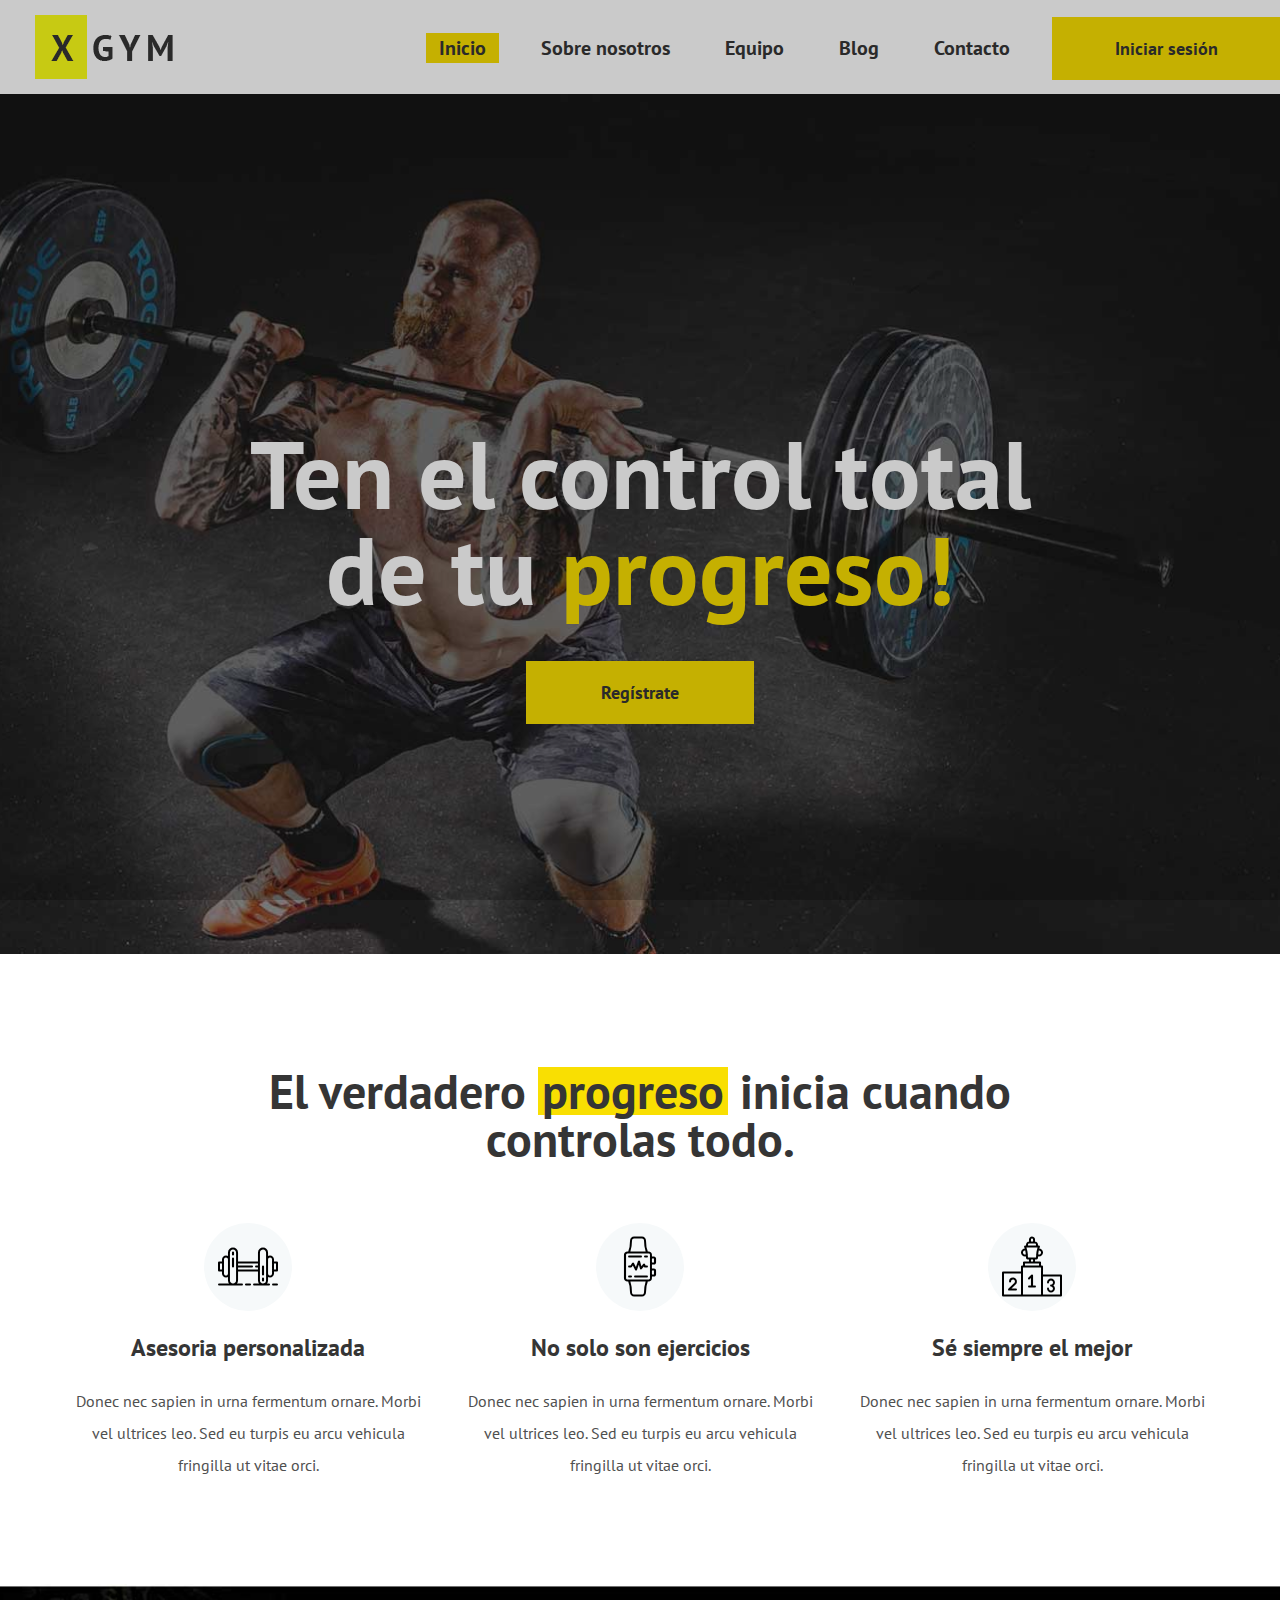
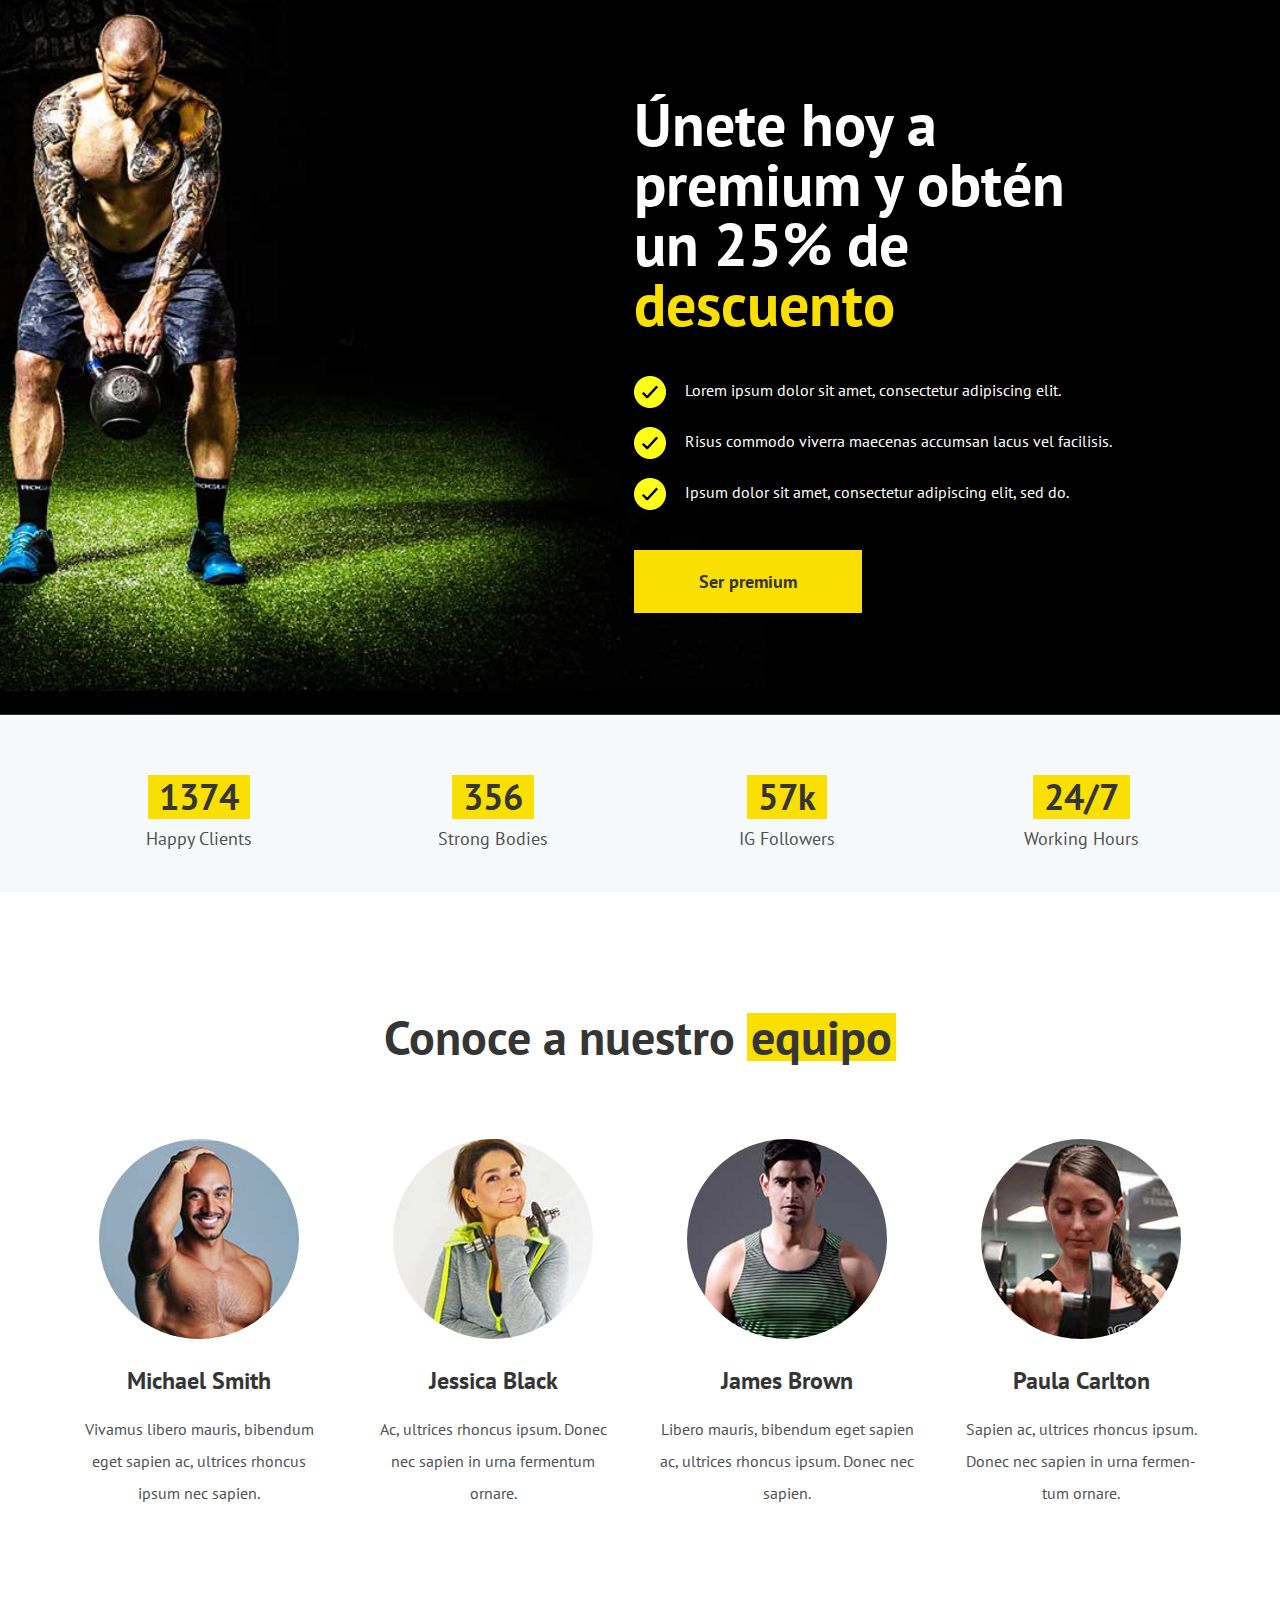
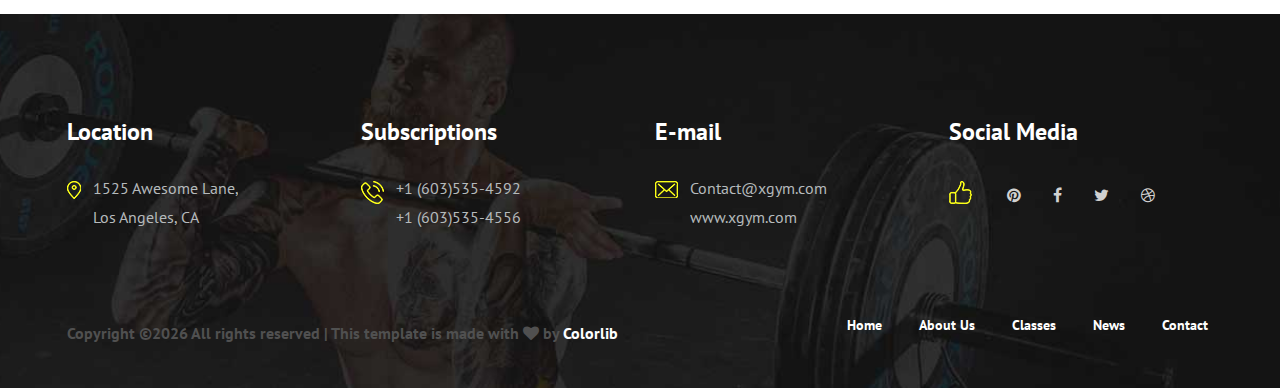
==== index.html @ b5809d8f "first commit" ====
<!DOCTYPE html>
<html lang="zxx">
<head>
	<title>Gym Partner</title>
	<meta charset="UTF-8">
	<meta name="description" content="Landing page de la app Gym Partner">
	<meta name="keywords" content="gym, fitness, html">
	<meta name="viewport" content="width=device-width, initial-scale=1.0">
	
	<!-- Favicon -->
	<link href="img/favicon.ico" rel="shortcut icon"/>

	<!-- Google font -->
	<link href="https://fonts.googleapis.com/css?family=PT+Sans:400,400i,700,700i&display=swap" rel="stylesheet">

	<!-- Stylesheets -->
	<link rel="stylesheet" href="css/bootstrap.min.css"/>
	<link rel="stylesheet" href="css/font-awesome.min.css"/>
	<link rel="stylesheet" href="css/owl.carousel.min.css"/>
	<link rel="stylesheet" href="css/flaticon.css"/>
	<link rel="stylesheet" href="css/slicknav.min.css"/>

	<!-- Main Stylesheets -->
	<link rel="stylesheet" href="css/style.css"/>


	<!--[if lt IE 9]>
		<script src="https://oss.maxcdn.com/html5shiv/3.7.2/html5shiv.min.js"></script>
		<script src="https://oss.maxcdn.com/respond/1.4.2/respond.min.js"></script>
	<![endif]-->

</head>
<body>
	<!-- Page Preloder -->
	<div id="preloder">
		<div class="loader"></div>
	</div>

	<!-- Header section -->
	<header class="header-section">
		<a href="home.html" class="site-logo">
			<img src="img/logo.png" alt="">
		</a>
		<ul class="main-menu">
			<li><a class="active" href="index.html">Inicio</a></li>
			<li><a href="about.html">Sobre nosotros</a></li>
			<li><a href="classes.html">Equipo</a></li>
			<li><a href="blog.html">Blog</a></li>
			<li><a href="contact.html">Contacto</a></li>
			<a href="" class="site-btn">Iniciar sesión</a>

		</ul>
	</header>
	<div class="clearfix"></div>
	<!-- Header section end -->

	<!-- Hero section -->
	<section class="hero-section set-bg" data-setbg="img/hero-bg.jpg">
		<div class="container">
			<div class="hero-text">
				<h2>Ten el control total</h2>
				<h2>de tu <span>progreso!</span></h2>
				<a href="" class="site-btn">Regístrate</a>
			</div>
		</div>
	</section>
	<!-- Hero section end -->

	<!-- Feature section -->
	<section class="feature-section">
		<div class="container">
			<div class="row justify-content-md-center">
				<div class="col-lg-8">
					<div class="section-title text-center">
						<h2>El verdadero <span>progreso</span> inicia cuando controlas todo. </h2>
					</div>
				</div>
			</div>
			<div class="row">
				<div class="col-md-4">
					<div class="icon-box-item">
						<div class="ib-icon">
							<i class="flaticon-004-dumbbell"></i>
						</div>
						<h4>Asesoria personalizada</h4>
						<p>Donec nec sapien in urna fermentum ornare. Morbi vel ultrices leo. Sed eu turpis eu arcu vehicula fringilla ut vitae orci. </p>
					</div>
				</div>
				<div class="col-md-4">
					<div class="icon-box-item">
						<div class="ib-icon">
							<i class="flaticon-031-app-1"></i>
						</div>
						<h4>No solo son ejercicios</h4>
						<p>Donec nec sapien in urna fermentum ornare. Morbi vel ultrices leo. Sed eu turpis eu arcu vehicula fringilla ut vitae orci. </p>
					</div>
				</div>
				<div class="col-md-4">
					<div class="icon-box-item">
						<div class="ib-icon">
							<i class="flaticon-010-podium"></i>
						</div>
						<h4>Sé siempre el mejor</h4>
						<p>Donec nec sapien in urna fermentum ornare. Morbi vel ultrices leo. Sed eu turpis eu arcu vehicula fringilla ut vitae orci. </p>
					</div>
				</div>
			</div>
		</div>
	</section>
	<!-- Feature section end -->

	<!-- Add section -->
	<section class="add-section set-bg" data-setbg="img/add-bg.jpg">
		<div class="container">
			<div class="row">
				<div class="col-lg-7 ml-auto">
					<div class="add-text">
						<h2>Únete hoy a premium y obtén un 25% de <span>descuento</span></h2>
						<ul>
							<li><img src="img/check-icon.png" alt="">Lorem ipsum dolor sit amet, consectetur adipiscing elit.</li>
							<li><img src="img/check-icon.png" alt="">Risus commodo viverra maecenas accumsan lacus vel facilisis.</li>
							<li><img src="img/check-icon.png" alt="">Ipsum dolor sit amet, consectetur adipiscing elit, sed do.</li>
						</ul>
						<a href="#" class="site-btn">Ser premium</a>
					</div>
				</div>
			</div>
		</div>
	</section>
	<!-- Add section end -->

	<!-- Milestones section -->
	<section class="milestones-section">
		<div class="container">
			<div class="row">
				<div class="col-lg-3 col-sm-6">
					<div class="milestone">
						<h2>1374</h2>
						<p>Happy Clients</p>
					</div>
				</div>
				<div class="col-lg-3 col-sm-6">
					<div class="milestone">
						<h2>356</h2>
						<p>Strong Bodies</p>
					</div>
				</div>
				<div class="col-lg-3 col-sm-6">
					<div class="milestone">
						<h2>57k</h2>
						<p>IG Followers</p>
					</div>
				</div>
				<div class="col-lg-3 col-sm-6">
					<div class="milestone">
						<h2>24/7</h2>
						<p>Working Hours</p>
					</div>
				</div>
			</div>
		</div>
	</section>
	<!-- Milestones section end -->

	<!-- Trainers section -->
	<section class="trainers-section">
		<div class="container">
			<div class="section-title text-center">
				<h2>Conoce a nuestro <span>equipo</span></h2>
			</div>
			<div class="row">
				<div class="col-lg-3 col-sm-6">
					<div class="trainer-item">
						<div class="trainer-pic">
							<img src="img/trainers/1.jpg" alt="">
						</div>
						<h4>Michael Smith</h4>
						<p>Vivamus libero mauris, bibendum eget sapien ac, ultrices rhoncus ipsum nec sapien.</p>
					</div>
				</div>
				<div class="col-lg-3 col-sm-6">
					<div class="trainer-item">
						<div class="trainer-pic">
							<img src="img/trainers/2.jpg" alt="">
						</div>
						<h4>Jessica Black</h4>
						<p>Ac, ultrices rhoncus ipsum. Donec nec sapien in urna fermentum ornare.</p>
					</div>
				</div>
				<div class="col-lg-3 col-sm-6">
					<div class="trainer-item">
						<div class="trainer-pic">
							<img src="img/trainers/3.jpg" alt="">
						</div>
						<h4>James Brown</h4>
						<p>Libero mauris, bibendum eget sapien ac, ultrices rhoncus ipsum. Donec nec sapien.</p>
					</div>
				</div>
				<div class="col-lg-3 col-sm-6">
					<div class="trainer-item">
						<div class="trainer-pic">
							<img src="img/trainers/4.jpg" alt="">
						</div>
						<h4>Paula Carlton</h4>
						<p>Sapien ac, ultrices rhoncus ipsum. Donec nec sapien in urna fermen-tum ornare.</p>
					</div>
				</div>
			</div>
		</div>
	</section>
	<!-- Trainers section end -->

	<!-- Footer section -->
	<footer class="footer-section set-bg" data-setbg="img/footer-bg.jpg">
		<div class="container">
			<div class="row">
				<div class="col-lg-3 col-sm-6">
					<div class="footer-widget">
						<h4>Location</h4>
						<div class="fw-info-box">
							<img src="img/icons/1.png" alt="">
							<div class="fw-info-text">
								<p>1525  Awesome Lane, Los Angeles, CA</p>
							</div>
						</div>
					</div>
				</div>
				<div class="col-lg-3 col-sm-6">
					<div class="footer-widget">
						<h4>Subscriptions</h4>
						<div class="fw-info-box">
							<img src="img/icons/2.png" alt="">
							<div class="fw-info-text">
								<p>+1 (603)535-4592</p>
								<p>+1 (603)535-4556</p>
							</div>
						</div>
					</div>
				</div>
				<div class="col-lg-3 col-sm-6">
					<div class="footer-widget">
						<h4>E-mail</h4>
						<div class="fw-info-box">
							<img src="img/icons/3.png" alt="">
							<div class="fw-info-text">
								<p>Contact@xgym.com</p>
								<p>www.xgym.com</p>
							</div>
						</div>
					</div>
				</div>
				<div class="col-lg-3 col-sm-6">
					<div class="footer-widget">
						<h4>Social Media</h4>
						<div class="fw-info-box">
							<img src="img/icons/4.png" alt="">
							<div class="social-links">
								<a href="#"><i class="fa fa-pinterest"></i></a>
								<a href="#"><i class="fa fa-facebook"></i></a>
								<a href="#"><i class="fa fa-twitter"></i></a>
								<a href="#"><i class="fa fa-dribbble"></i></a>
							</div>
						</div>
					</div>
				</div>
			</div>
			<div class="row">
				<div class="col-md-6 order-2 order-md-1">
					<div class="copyright"><p><!-- Link back to Colorlib can't be removed. Template is licensed under CC BY 3.0. -->
  Copyright &copy;<script>document.write(new Date().getFullYear());</script> All rights reserved | This template is made with <i class="fa fa-heart" aria-hidden="true"></i> by <a href="https://colorlib.com" target="_blank">Colorlib</a>
  <!-- Link back to Colorlib can't be removed. Template is licensed under CC BY 3.0. --></p></div>
				</div>
				<div class="col-md-6 order-1 order-md-2">
					<ul class="footer-menu">
						<li><a href="">Home</a></li>
						<li><a href="">About Us</a></li>
						<li><a href="">Classes</a></li>
						<li><a href="">News</a></li>
						<li><a href="">Contact</a></li>
					</ul>
				</div>
			</div>
		</div>
	</footer>
	<!-- Footer section end -->
									
	<!--====== Javascripts & Jquery ======-->
	<script src="js/jquery-3.2.1.min.js"></script>
	<script src="js/bootstrap.min.js"></script>
	<script src="js/jquery.slicknav.js"></script>
	<script src="js/owl.carousel.min.js"></script>
	<script src="js/circle-progress.min.js"></script>
	<script src="js/main.js"></script>

	</body>
</html>
---- css/flaticon.css ----
/*
  	Flaticon icon font: Flaticon
  	Creation date: 15/05/2018 08:27
  	*/

@font-face {
  font-family: "Flaticon";
  src: url("../icon-fonts/Flaticon.eot");
  src: url("../icon-fonts/Flaticon.eot?#iefix") format("embedded-opentype"),
       url("../icon-fonts/Flaticon.woff") format("woff"),
       url("../icon-fonts/Flaticon.ttf") format("truetype"),
       url("../icon-fonts/Flaticon.svg#Flaticon") format("svg");
  font-weight: normal;
  font-style: normal;
}

@media screen and (-webkit-min-device-pixel-ratio:0) {
  @font-face {
    font-family: "Flaticon";
    src: url("../icon-fonts/Flaticon.svg#Flaticon") format("svg");
  }
}

[class^="flaticon-"]:before, [class*=" flaticon-"]:before,
[class^="flaticon-"]:after, [class*=" flaticon-"]:after {   
  font-family: Flaticon;
  font-style: normal;
}

.flaticon-001-trophy-1:before { content: "\f100"; }
.flaticon-002-bowling:before { content: "\f101"; }
.flaticon-003-tshirt:before { content: "\f102"; }
.flaticon-004-dumbbell:before { content: "\f103"; }
.flaticon-005-pedal:before { content: "\f104"; }
.flaticon-006-basketball-ball:before { content: "\f105"; }
.flaticon-007-badminton:before { content: "\f106"; }
.flaticon-008-tactics-2:before { content: "\f107"; }
.flaticon-009-medal:before { content: "\f108"; }
.flaticon-010-podium:before { content: "\f109"; }
.flaticon-011-trophy:before { content: "\f10a"; }
.flaticon-012-soccer-1:before { content: "\f10b"; }
.flaticon-013-tactics-1:before { content: "\f10c"; }
.flaticon-014-tactics:before { content: "\f10d"; }
.flaticon-015-gym-bag:before { content: "\f10e"; }
.flaticon-016-diploma:before { content: "\f10f"; }
.flaticon-017-weightlifting-1:before { content: "\f110"; }
.flaticon-018-weight-1:before { content: "\f111"; }
.flaticon-019-heart:before { content: "\f112"; }
.flaticon-020-rugby-pitch:before { content: "\f113"; }
.flaticon-021-soccer-field:before { content: "\f114"; }
.flaticon-022-basketball-1:before { content: "\f115"; }
.flaticon-023-ice-hockey:before { content: "\f116"; }
.flaticon-024-water:before { content: "\f117"; }
.flaticon-025-american-football:before { content: "\f118"; }
.flaticon-026-curling:before { content: "\f119"; }
.flaticon-027-puck:before { content: "\f11a"; }
.flaticon-028-saddle:before { content: "\f11b"; }
.flaticon-029-golf:before { content: "\f11c"; }
.flaticon-030-pool-1:before { content: "\f11d"; }
.flaticon-031-app-1:before { content: "\f11e"; }
.flaticon-032-app:before { content: "\f11f"; }
.flaticon-033-pump:before { content: "\f120"; }
.flaticon-034-ipod:before { content: "\f121"; }
.flaticon-035-backpack-2:before { content: "\f122"; }
.flaticon-036-backpack-1:before { content: "\f123"; }
.flaticon-037-backpack:before { content: "\f124"; }
.flaticon-038-vitamins:before { content: "\f125"; }
.flaticon-039-punching-ball:before { content: "\f126"; }
.flaticon-040-weight:before { content: "\f127"; }
.flaticon-041-tennis-ball:before { content: "\f128"; }
.flaticon-042-soccer:before { content: "\f129"; }
.flaticon-043-muscles:before { content: "\f12a"; }
.flaticon-044-fitness-1:before { content: "\f12b"; }
.flaticon-045-fitness:before { content: "\f12c"; }
.flaticon-046-stopwatch-1:before { content: "\f12d"; }
.flaticon-047-stopwatch:before { content: "\f12e"; }
.flaticon-048-pool:before { content: "\f12f"; }
.flaticon-049-basketball:before { content: "\f130"; }
.flaticon-050-weightlifting:before { content: "\f131"; }
---- css/style.css ----
/* =================================
------------------------------------
  X Gym - Fitness HTML Template
  Version: 1.0
 ------------------------------------
 ====================================*/

 
/*----------------------------------------*/
/* Template default CSS
/*----------------------------------------*/

html,
body {
	height: 100%;
	font-family: "PT Sans", sans-serif;
	-webkit-font-smoothing: antialiased;
	font-smoothing: antialiased;
}

h1,
h2,
h3,
h4,
h5,
h6 {
	margin: 0;
	color: #353535;
	font-weight: 700;
	line-height: 1;
}

h1 {
	font-size: 70px;
}

h2 {
	font-size: 36px;
}

h3 {
	font-size: 30px;
}

h4 {
	font-size: 24px;
}

h5 {
	font-size: 18px;
}

h6 {
	font-size: 16px;
}

p {
	font-size: 16px;
	color: #505050;
	line-height: 2;
}

img {
	max-width: 100%;
}

input:focus,
select:focus,
button:focus,
textarea:focus {
	outline: none;
}

a:hover,
a:focus {
	text-decoration: none;
	outline: none;
}

ul,
ol {
	padding: 0;
	margin: 0;
}

/*---------------------
Helper CSS
 -----------------------*/

.section-title {
	margin-bottom: 60px;
}

.section-title h2 {
	font-size: 48px;
	line-height: 1;
}

.section-title h2 span {
	background: #F9DF02;
	display: inline-block;
	padding: 0 4px;
}

.section-title p {
	padding-top: 25px;
}

.section-title.text-white span {
	color: #353535;
}

.set-bg {
	background-repeat: no-repeat;
	background-size: cover;
	background-position: top center;
}

.spad {
	padding-top: 105px;
	padding-bottom: 105px;
}

.text-white h1,
.text-white h2,
.text-white h3,
.text-white h4,
.text-white h5,
.text-white h6,
.text-white p,
.text-white span,
.text-white li,
.text-white a {
	color: #fff;
}

/*---------------------
Commom elements
 -----------------------*/

.elements-section {
	padding: 121px 0 80px;
}

.element {
	margin-bottom: 70px;
}

.element:last-child {
	margin-bottom: 0;
}

.element .el-title {
	margin-bottom: 75px;
}

/* buttons */

.site-btn {
	display: inline-block;
	border: none;
	font-size: 18px;
	font-weight: 700;
	min-width: 228px;
	padding: 20px 40px;
	background: #F9DF02;
	color: #353535;
	line-height: normal;
	cursor: pointer;
	text-align: center;
}

.site-btn:hover {
	color: #353535;
}

.site-btn.sb-dark {
	background: #242424;
	color: #F9DF02;
}

.site-btn.sb-dark:hover {
	color: #F9DF02;
}

.site-btn.sb-line {
	background: transparent;
	border: 2px solid #242424;
	padding: 18px 40px;
	color: #242424;
}

.site-btn.sb-line:hover {
	color: #242424;
}

/* Preloder */

#preloder {
	position: fixed;
	width: 100%;
	height: 100%;
	top: 0;
	left: 0;
	z-index: 999999;
	background: #000;
}

.loader {
	width: 40px;
	height: 40px;
	position: absolute;
	top: 50%;
	left: 50%;
	margin-top: -13px;
	margin-left: -13px;
	border-radius: 60px;
	animation: loader 0.8s linear infinite;
	-webkit-animation: loader 0.8s linear infinite;
}

@keyframes loader {
	0% {
		-webkit-transform: rotate(0deg);
		transform: rotate(0deg);
		border: 4px solid #f44336;
		border-left-color: transparent;
	}
	50% {
		-webkit-transform: rotate(180deg);
		transform: rotate(180deg);
		border: 4px solid #673ab7;
		border-left-color: transparent;
	}
	100% {
		-webkit-transform: rotate(360deg);
		transform: rotate(360deg);
		border: 4px solid #f44336;
		border-left-color: transparent;
	}
}

@-webkit-keyframes loader {
	0% {
		-webkit-transform: rotate(0deg);
		border: 4px solid #f44336;
		border-left-color: transparent;
	}
	50% {
		-webkit-transform: rotate(180deg);
		border: 4px solid #673ab7;
		border-left-color: transparent;
	}
	100% {
		-webkit-transform: rotate(360deg);
		border: 4px solid #f44336;
		border-left-color: transparent;
	}
}

/* Accordion */

.accordion-area .panel {
	margin-bottom: 18px;
}

.accordion-area .panel-link:after {
	content: "+";
	position: absolute;
	font-size: 18px;
	font-weight: 700;
	right: 25px;
	top: 50%;
	color: #242424;
	line-height: 18px;
	margin-top: -9px;
	margin-left: -4px;
}

.accordion-area .panel-header .panel-link.active {
	background: #242424;
	color: #F9DF02;
}

.accordion-area .panel-header .panel-link.collapsed {
	background: #F9DF02;
	color: #242424;
}

.accordion-area .panel-header .panel-link.collapsed:after {
	content: "+";
	color: #242424;
}

.accordion-area .panel-link.active:after {
	content: "-";
	margin-top: -10px;
	color: #F9DF02;
}

.accordion-area .panel-link {
	text-align: left;
	border: none;
	position: relative;
	width: 100%;
	padding: 18px 40px;
	padding-left: 30px;
	font-size: 18px;
	font-weight: 700;
	background: #F9DF02;
	color: #242424;
	cursor: pointer;
}

.accordion-area .panel-body {
	padding-right: 16px;
}

.accordion-area .panel-body p {
	margin-bottom: 0;
	padding-top: 24px;
}

/* tab */

.tab-element .nav-tabs {
	border-bottom: none;
}

.tab-element .nav-tabs .nav-link {
	border-radius: 0;
	font-size: 18px;
	font-weight: 700;
	color: #1f1f1f;
	border: none;
	padding: 18px 30px;
	margin-right: 9px;
	background: #F9DF02;
	margin-bottom: 10px;
}

.tab-element .nav-tabs .nav-item:last-child .nav-link {
	margin-right: 0;
}

.tab-element .nav-tabs .nav-link.active {
	background: #000;
	color: #fff;
}

.tab-element .nav-tabs .nav-link:focus,
.tab-element .nav-tabs .nav-link:hover {
	border: none;
}

.tab-element .tab-pane {
	padding-right: 16px;
}

.tab-element .tab-pane p {
	padding-top: 20px;
}

/* Circle progress */

.circle-progress {
	text-align: center;
	display: block;
	position: relative;
	margin-bottom: 30px;
}

.circle-progress canvas {
	-webkit-transform: rotate(90deg);
	transform: rotate(90deg);
}

.circle-progress .progress-info {
	position: absolute;
	width: 100%;
	top: 50%;
	margin-top: -32px;
}

.circle-progress .progress-info h2 {
	font-size: 36px;
	margin-bottom: 9px;
}

.circle-progress .progress-info p {
	font-size: 18px;
	margin-bottom: 0;
	line-height: normal;
}

/* Icon Box*/

.icon-box-item {
	text-align: center;
	margin-bottom: 40px;
}

.icon-box-item .ib-icon {
	width: 88px;
	height: 88px;
	border-radius: 50%;
	color: #000000;
	font-size: 60px;
	display: -webkit-box;
	display: -ms-flexbox;
	display: flex;
	-webkit-box-align: center;
	-ms-flex-align: center;
	align-items: center;
	-webkit-box-pack: center;
	-ms-flex-pack: center;
	justify-content: center;
	background: #f6f9fa;
	margin: 0 auto 25px;
	-webkit-transition: 0.4s;
	transition: 0.4s;
}

.icon-box-item h4 {
	margin-bottom: 25px;
}

.icon-box-item p {
	margin-bottom: 0;
}

.icon-box-item:hover .ib-icon {
	background: #F9DF02;
}

/*------------------
Header section
 ---------------------*/

.site-logo {
	display: inline-block;
	padding: 15px 35px;
}

.main-menu {
	list-style: none;
	float: right;
}

.main-menu li {
	display: inline-block;
	padding-top: 33px;
}

.main-menu li a {
	font-size: 20px;
	font-weight: 700;
	color: #353535;
	margin-right: 25px;
	padding: 2px 13px;
	-webkit-transition: all 0.3s;
	transition: all 0.3s;
}

.main-menu li a.active,
.main-menu li a:hover {
	background: #F9DF02;
}

.header-right {
	float: right;
	padding-top: 0 !important;
}

.header-right .hr-box {
	width: 294px;
	padding: 31px 52px;
	background: #F9DF02;
}

.header-right .hr-box img {
	float: left;
	margin-right: 16px;
}

.header-right .hr-box h6 {
	overflow: hidden;
}

.slicknav_menu {
	display: none;
}

/* ----------------
Hero section
 ---------------------*/

.hero-section {
	height: 860px;
	display: -webkit-box;
	display: -ms-flexbox;
	display: flex;
	-webkit-box-align: center;
	-ms-flex-align: center;
	align-items: center;
	-webkit-box-pack: center;
	-ms-flex-pack: center;
	justify-content: center;
	text-align: center;
}

.hero-text {
	padding-top: 100px;
}

.hero-text h2 {
	font-size: 96px;
	color: #fff;
	line-height: 1;
}

.hero-text h2 span {
	color: #F9DF02;
}

.hero-text .site-btn {
	margin-top: 44px;
}

/* ----------------
Feature section
 ---------------------*/

.feature-section {
	padding-top: 113px;
	padding-bottom: 63px;
}

/* ----------------
Add section
 ---------------------*/

.add-section {
	padding: 110px 0 103px;
}

.add-text {
	padding-left: 77px;
}

.add-text h2 {
	font-size: 60px;
	margin-bottom: 42px;
	color: #fff;
	margin-right: 116px;
}

.add-text h2 span {
	color: #F9DF02;
}

.add-text ul {
	list-style: none;
	margin-bottom: 40px;
}

.add-text ul li {
	margin-bottom: 19px;
	color: #fff;
}

.add-text ul li img {
	margin-right: 19px;
}

/* ----------------
Milestones section
 ---------------------*/

.milestones-section {
	background: #f6f9fa;
	padding: 59px 0 5px;
}

.milestone {
	text-align: center;
	margin-bottom: 30px;
}

.milestone h2 {
	display: inline-block;
	background: #F9DF02;
	padding: 4px 11px;
	margin-bottom: 2px;
}

.milestone p {
	margin-bottom: 0;
	font-size: 18px;
}

/* ----------------
Trainers section
 ---------------------*/

.trainers-section {
	padding: 121px 0 75px;
}

.trainers-section .section-title {
	margin-bottom: 78px;
}

.trainer-item {
	text-align: center;
	padding: 0 5px;
	margin-bottom: 30px;
}

.trainer-item .trainer-pic {
	width: 200px;
	height: 200px;
	border-radius: 50%;
	margin: 0 auto 30px;
	overflow: hidden;
}

.trainer-item .trainer-pic img {
	max-width: 100%;
}

.trainer-item h4 {
	margin-bottom: 20px;
}

.trainer-item p {
	margin-bottom: 0;
}

/* ----------------
BMI section
 ---------------------*/

.bmi-section {
	background: #f6f9fa;
	position: relative;
}

.bmi-bg {
	position: absolute;
	height: 100%;
	width: 40.5%;
	left: 0;
	top: 0;
}

.bmi-calculator-warp {
	background: #242424;
	padding: 48px 53px 40px;
	margin-top: 70px;
}

.bmi-calculator input {
	font-size: 16px;
	color: #505050;
}

.bmi-calculator input,
.bmi-calculator .site-btn {
	width: 100%;
	height: 57px;
	margin-bottom: 30px;
	padding: 0 24px;
	border: none;
	min-width: 100%;
}

.bmi-calculator p {
	color: #fff;
	font-style: italic;
	margin-bottom: 0;
	padding-top: 9px;
}

/* ----------------
Newsletter section
 ---------------------*/

.newsletter-section {
	padding: 84px 0;
}

.newsletter-section .section-title {
	padding-top: 8px;
}

.newsletter-form {
	margin-left: -55px;
}

.newsletter-form input {
	width: calc(100% - 228px);
	height: 63px;
	padding: 10px 35px;
	float: left;
	border: none;
}

/* ----------------
Footer section
 ---------------------*/

.footer-section {
	padding-top: 106px;
	padding-bottom: 23px;
}

.footer-widget {
	margin-bottom: 50px;
}

.footer-widget h4 {
	color: #fff;
	margin-bottom: 30px;
}

.footer-widget .fw-info-box img {
	float: left;
	margin-right: 12px;
	padding-top: 7px;
}

.footer-widget .fw-info-box p {
	color: #b5babc;
	line-height: 1.8;
	margin-bottom: 0;
}

.footer-widget .fw-info-box .fw-info-text {
	max-width: 145px;
	overflow: hidden;
}

.footer-widget .social-links a {
	display: inline-block;
	padding: 9px 5px;
	color: #d1d1d1;
	margin-left: 18px;
}

.copyright {
	font-size: 13px;
	font-weight: 700;
	color: #fff;
	padding-top: 35px;
}

.copyright a {
	color: #fff;
}

.copyright a:hover {
	color: #F9DF02;
}

.footer-menu {
	list-style: none;
	text-align: right;
	padding-top: 30px;
}

.footer-menu li {
	display: inline-block;
}

.footer-menu li a {
	color: #fff;
	font-size: 14px;
	font-weight: 700;
	padding: 5px;
	margin-left: 23px;
}

/* --------------
==================
Other Pages
==================
-----------------*/

.page-top-section {
	height: 272px;
	text-align: center;
	padding-top: 95px;
}

.page-top-section h2 {
	display: inline-block;
	position: relative;
	font-size: 72px;
	color: #fff;
	padding-bottom: 17px;
}

.page-top-section h2:after {
	position: absolute;
	content: "";
	width: 100%;
	height: 6px;
	bottom: 0;
	left: 0;
	background: #F9DF02;
}

/* ----------------
About Page
 ---------------------*/

.about-section {
	padding: 121px 0 118px;
}

.about-text {
	padding-right: 13px;
	margin-bottom: 50px;
}

.about-img {
	position: relative;
}

.about-img img {
	position: absolute;
	left: 60px;
	top: -58px;
}

.achievement-section {
	padding: 150px 0 86px;
}

.achievement-section .circle-progress .progress-info h2 {
	color: #F9DF02;
}

.achievement-section .circle-progress .progress-info p {
	color: #fff;
}

.certified-section .section-title p {
	padding-top: 50px;
}

.certified-form {
	position: relative;
	overflow: hidden;
}

.certified-form input[type=text] {
	width: 100%;
	height: 60px;
	padding: 10px 29px;
	border: none;
	background: #edf3f5;
	margin-bottom: 19px;
	font-style: italic;
	font-size: 16px;
	color: #242424;
}

.certified-form label.attach {
	display: inline-block;
	background: #242424;
	padding: 18px;
	color: #fff;
	font-size: 16px;
	font-style: italic;
	width: 166px;
	text-align: center;
	cursor: pointer;
}

.certified-form .attach-field {
	position: absolute;
	z-index: -11;
	visibility: hidden;
	opacity: 0;
	left: 0;
}

.certified-form .site-btn {
	float: right;
}

/* ----------------
Classes Page
 ---------------------*/

.service-section {
	padding: 122px 0 55px;
}

.service-section .icon-box-item {
	margin-bottom: 50px;
}

.pricing-section {
	padding: 121px 0 91px;
}

.pricing-section .section-title {
	margin-bottom: 74px;
}

.pricing-box {
	position: relative;
	border: 2px solid #ffffff;
	text-align: center;
	padding: 62px 40px 31px;
	height: 593px;
	margin-bottom: 30px;
	-webkit-transition: all 0.4s;
	transition: all 0.4s;
}

.pricing-box h2 {
	font-size: 48px;
	color: #fff;
	margin-bottom: 3px;
	-webkit-transition: all 0.4s;
	transition: all 0.4s;
}

.pricing-box p {
	font-size: 18px;
	color: #d6d6d6;
	-webkit-transition: all 0.4s;
	transition: all 0.4s;
}

.pricing-box ul {
	list-style: none;
	padding-top: 40px;
}

.pricing-box ul li {
	display: block;
	color: #d6d6d6;
	font-size: 18px;
	margin-bottom: 10px;
	-webkit-transition: all 0.4s;
	transition: all 0.4s;
}

.pricing-box ul li span {
	display: inline-block;
	width: 29px;
	height: 3px;
	margin-top: 18px;
	background: #F9DF02;
	-webkit-transition: all 0.4s;
	transition: all 0.4s;
}

.pricing-box .site-btn {
	min-width: 184px;
	position: absolute;
	bottom: 31px;
	left: 50%;
	margin-left: -92px;
	-webkit-transition: all 0.4s;
	transition: all 0.4s;
}

.pricing-box:hover {
	background: #F9DF02;
	border-color: #F9DF02;
}

.pricing-box:hover h2,
.pricing-box:hover p,
.pricing-box:hover ul li {
	color: #242424;
}

.pricing-box:hover ul li span {
	background: #242424;
}

.pricing-box:hover .site-btn {
	color: #fff;
	background: #242424;
}

.classes-section {
	padding: 121px 0;
}

.classes-section .section-title h2 {
	line-height: 1.2;
}

.classes-section .section-title h2 span {
	line-height: 1;
}

.classes-text {
	padding-right: 20px;
}

.classes-text p {
	margin-bottom: 50px;
}

/* ----------------
Blog page
 ---------------------*/

.blog-section {
	padding: 121px 0;
}

.blog-item {
	margin-bottom: 80px;
}

.blog-item img {
	margin-bottom: 40px;
}

.blog-item h2 {
	font-size: 36px;
	margin-bottom: 10px;
}

.blog-item .blog-metas {
	margin-bottom: 20px;
}

.blog-item .blog-metas .blog-meta {
	display: inline-block;
	margin-right: 15px;
	font-size: 14px;
	color: #7b7a7a;
	margin-bottom: 5px;
}

.blog-item .blog-metas .blog-meta img {
	float: left;
	margin-right: 7px;
	padding-top: 3px;
	margin-bottom: 0;
}

.blog-item p {
	margin-bottom: 30px;
}

.blog-item .site-btn {
	min-width: 156px;
}

.site-pagination {
	display: -webkit-box;
	display: -ms-flexbox;
	display: flex;
}

.site-pagination a {
	display: -webkit-inline-box;
	display: -ms-inline-flexbox;
	display: inline-flex;
	min-width: 33px;
	height: 37px;
	text-align: center;
	font-size: 16px;
	color: #242424;
	-webkit-box-align: center;
	-ms-flex-align: center;
	align-items: center;
	-webkit-box-pack: center;
	-ms-flex-pack: center;
	justify-content: center;
	padding: 0 5px;
}

.site-pagination a.active {
	min-width: 37px;
	color: #fff;
	background: #000;
}

.widget-area {
	margin-bottom: 56px;
}

.widget-area .widget-title {
	font-size: 24px;
	margin-bottom: 35px;
}

.widget-area ul {
	list-style: none;
}

.widget-area ul li {
	display: block;
	margin-bottom: 20px;
}

.widget-area ul li a {
	font-size: 16px;
	color: #505050;
}

.widget-area ul li span {
	display: inline-block;
	float: right;
	width: 24px;
	height: 24px;
	padding-top: 2px;
	font-size: 14px;
	border-radius: 50%;
	color: #242424;
	background: #F9DF02;
	text-align: center;
}

.search-widget {
	position: relative;
}

.search-widget input {
	height: 63px;
	width: 100%;
	padding: 0 33px;
	padding-right: 65px;
	background: #edf3f5;
	border: none;
}

.search-widget button {
	position: absolute;
	height: 100%;
	width: 60px;
	right: 0;
	top: 0;
	border: none;
	background: transparent;
	z-index: 1;
}

.recent-post-widget .rp-item {
	margin-bottom: 30px;
}

.recent-post-widget .rp-item:last-child {
	margin-bottom: 0;
}

.recent-post-widget .rp-item img {
	float: left;
	width: 139px;
	margin-right: 19px;
}

.recent-post-widget .rp-text p {
	font-size: 18px;
	color: #242424;
	line-height: 1.3;
	margin-top: -3px;
}

.recent-post-widget .rp-date {
	display: inline-block;
	color: #242424;
	font-size: 12px;
	padding: 5px 13px 4px 9px;
	background: #F9DF02;
}

.tags-widget a {
	display: inline-block;
	font-size: 18px;
	font-weight: 700;
	color: #242424;
	margin-bottom: 15px;
	margin-right: 3px;
	background: #F9DF02;
	padding: 4px 18px;
}

/* ----------------
Contact page
 ---------------------*/

.contact-section {
	padding-top: 110px;
}

.contact-title {
	margin-bottom: 76px;
}

.contact-info-warp {
	margin-bottom: 30px;
}

.contact-info-warp h4 {
	margin-bottom: 30px;
}

.contact-info-warp .contact-info img {
	float: left;
	margin-right: 12px;
	padding-top: 7px;
}

.contact-info-warp .contact-info p {
	line-height: 1.8;
	margin-bottom: 0;
}

.contact-info-warp .contact-info .cf-text {
	max-width: 145px;
	overflow: hidden;
}

.contact-form {
	margin-bottom: 84px;
}

.contact-form input[type=text],
.contact-form textarea {
	width: 100%;
	height: 60px;
	padding: 10px 29px;
	border: none;
	background: #edf3f5;
	margin-bottom: 19px;
	font-style: italic;
	font-size: 16px;
	color: #242424;
}

.contact-form textarea {
	resize: none;
	height: 164px;
	padding: 24px 29px 10px;
	margin-bottom: 30px;
}

.map {
	position: relative;
	height: 560px;
	background: #ddd;
}

.map iframe {
	position: absolute;
	width: 100%;
	height: 100%;
	left: 0;
	top: 0;
}

/* ----------------
Responsive
 ---------------------*/

@media (min-width: 1200px) {
	.container {
		max-width: 1176px;
	}
}

/* Medium screen : 992px. */

@media only screen and (min-width: 992px) and (max-width: 1199px) {
	.main-menu li a {
		margin-right: 10px;
	}
	.header-right .hr-box {
		width: 240px;
		padding: 31px 20px;
	}
	.hero-text h2 {
		font-size: 80px;
	}
	.add-text {
		padding-left: 0;
	}
	.section-title h2 {
		font-size: 43px;
	}
	.newsletter-form {
		margin-left: 0;
	}
	.footer-widget .social-links a {
		margin-left: 15px;
	}
	.add-text h2 {
		margin-right: 100px;
	}
}

/* Tablet :768px. */

@media only screen and (min-width: 768px) and (max-width: 991px) {
	.site-logo {
		max-width: 165px;
		padding: 15px 15px;
	}
	.main-menu li a {
		margin-right: 5px;
		font-size: 18px;
		padding: 5px;
	}
	.header-right .hr-box {
		width: 205px;
		padding: 31px 10px;
	}
	.hero-text h2 {
		font-size: 60px;
	}
	.bmi-bg {
		display: none;
	}
	.newsletter-section {
		text-align: center;
	}
	.newsletter-form {
		margin-top: 50px;
		margin-left: 0;
	}
	.footer-menu li a {
		margin-left: 10px;
	}
	.about-img {
		text-align: center;
		margin-bottom: 40px;
	}
	.about-img img {
		position: relative;
		left: 0;
		top: 0;
	}
	.certified-section {
		background-position: right center;
	}
	.sidebar {
		padding-top: 50px;
	}
}

/* Large Mobile :480px. */

@media only screen and (max-width: 767px) {
	.site-logo {
		padding-left: 15px;
	}
	.main-menu {
		display: none;
	}
	.slicknav_menu {
		display: block;
	}
	.slicknav_menu {
		display: block;
		background: transparent;
		padding: 0;
		margin-top: -43px;
	}
	.slicknav_nav {
		background: #353535;
	}
	.slicknav_nav ul {
		margin: 0;
	}
	.slicknav_nav .slicknav_row,
	.slicknav_nav a {
		padding: 10px 20px;
		margin: 0;
	}
	.slicknav_nav .slicknav_row.active,
	.slicknav_nav a.active {
		color: #F9DF02;
	}
	.slicknav_nav a:hover {
		border-radius: 0;
	}
	.slicknav_nav .slicknav_row:hover {
		border-radius: 0;
	}
	.slicknav_btn {
		margin: 0 0 10px 0;
		position: relative;
		top: -23px;
		right: 15px;
		background: #353535;
	}
	.header-right {
		float: none;
		background: #F9DF02;
		text-align: center;
	}
	.header-right .hr-box {
		padding: 20px 52px;
		margin: 0 auto;
		max-width: 294px;
		text-align: left;
	}
	.hero-section {
		height: auto;
	}
	.hero-text {
		padding-top: 200px;
		padding-bottom: 180px;
	}
	.hero-text h2 {
		font-size: 60px;
	}
	.add-text {
		padding-left: 0;
	}
	.add-text h2 {
		font-size: 55px;
	}
	.bmi-bg {
		display: none;
	}
	.bmi-calculator-warp {
		padding: 48px 20px 40px;
	}
	.newsletter-section {
		text-align: center;
	}
	.newsletter-form {
		margin-top: 50px;
		margin-left: 0;
	}
	.newsletter-form input {
		width: 100%;
		margin-bottom: 30px;
	}
	.footer-menu {
		text-align: center;
	}
	.footer-menu li a {
		margin-left: 5px;
	}
	.footer-menu li:first-child a {
		margin-left: 0;
	}
	.copyright {
		text-align: center;
		padding-top: 30px;
		padding-bottom: 15px;
	}
	.about-img {
		text-align: center;
		margin-bottom: 40px;
	}
	.about-img img {
		position: relative;
		left: 0;
		top: 0;
	}
	.certified-section {
		background-position: right center;
	}
	.certified-form .site-btn {
		float: none;
	}
	.certified-form label.attach {
		margin-right: 15px;
		margin-bottom: 10px;
	}
	.sidebar {
		padding-top: 50px;
	}
}

/* Small Mobile :320px. */

@media only screen and (max-width: 479px) {
	.section-title h2 {
		font-size: 36px;
	}
	.hero-text h2,
	.page-top-section h2 {
		font-size: 48px;
	}
	.add-text h2 {
		font-size: 36px;
		margin-right: 0;
	}
}
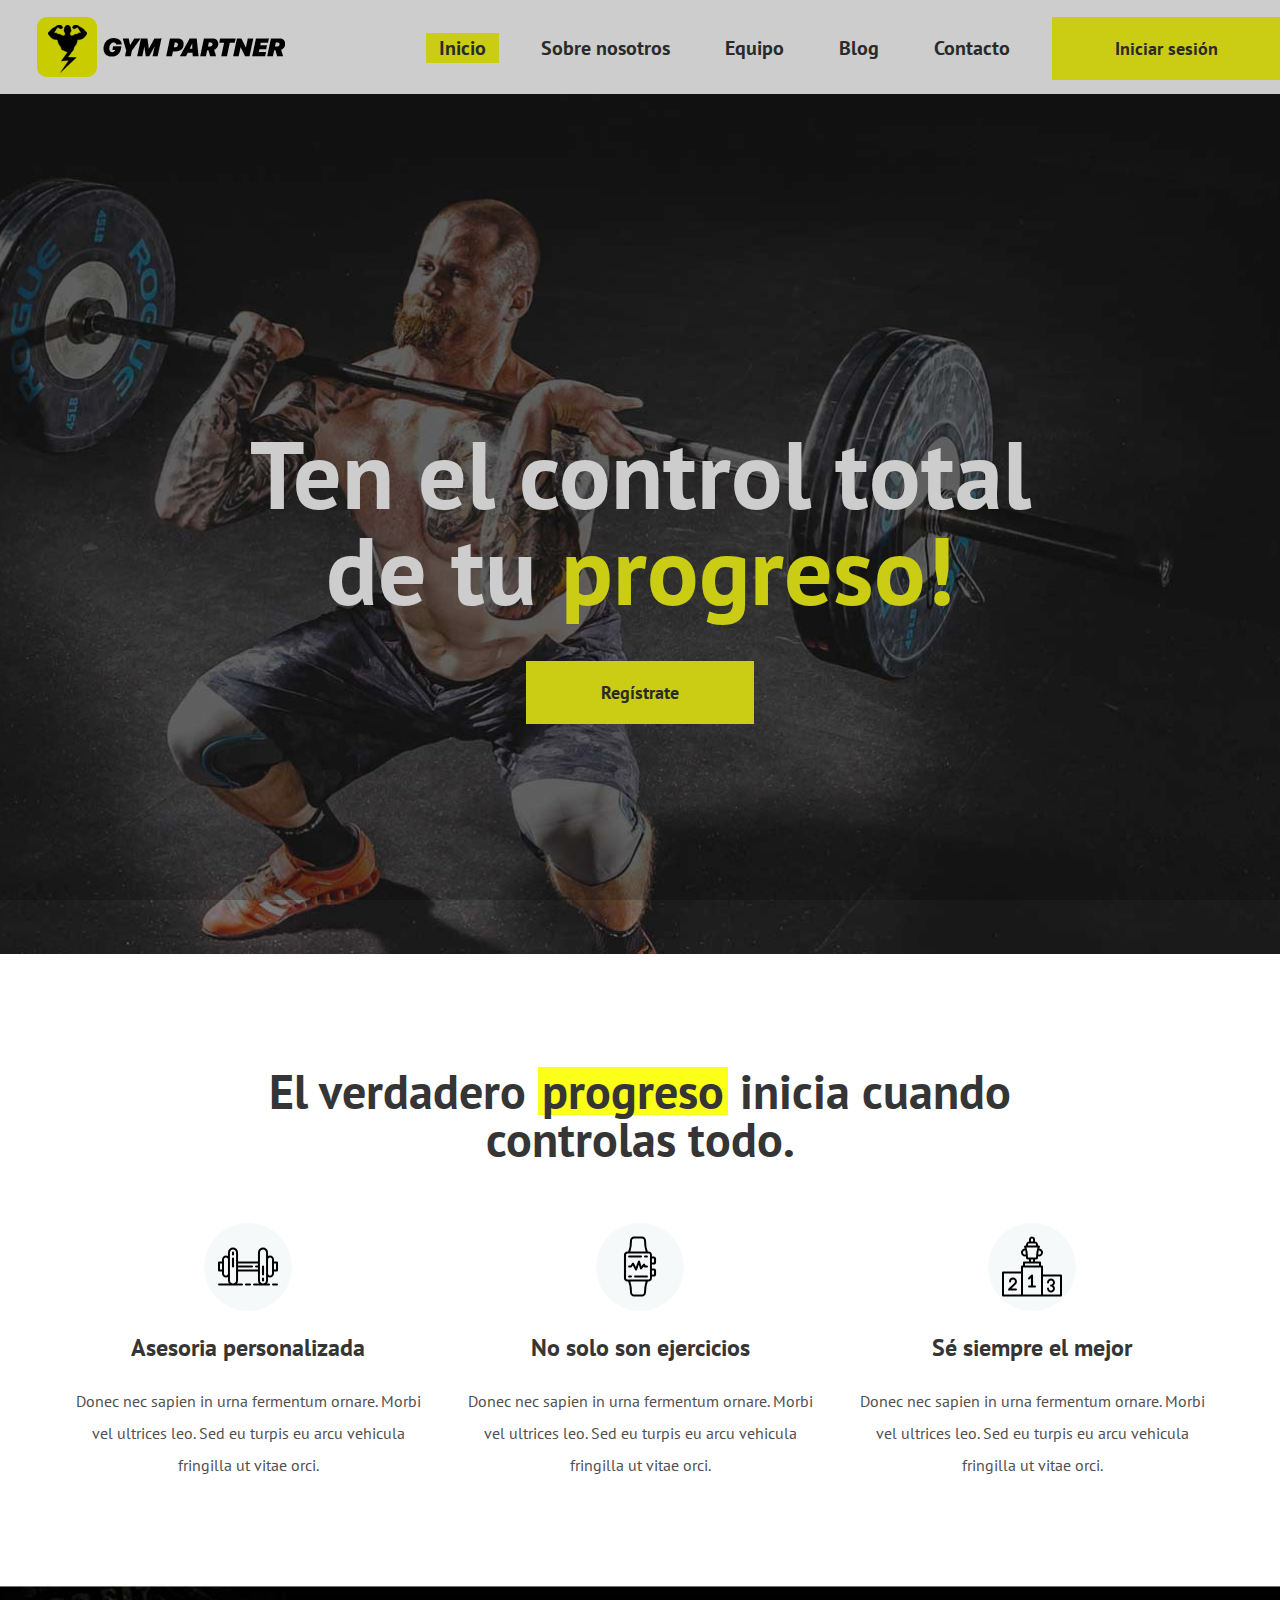
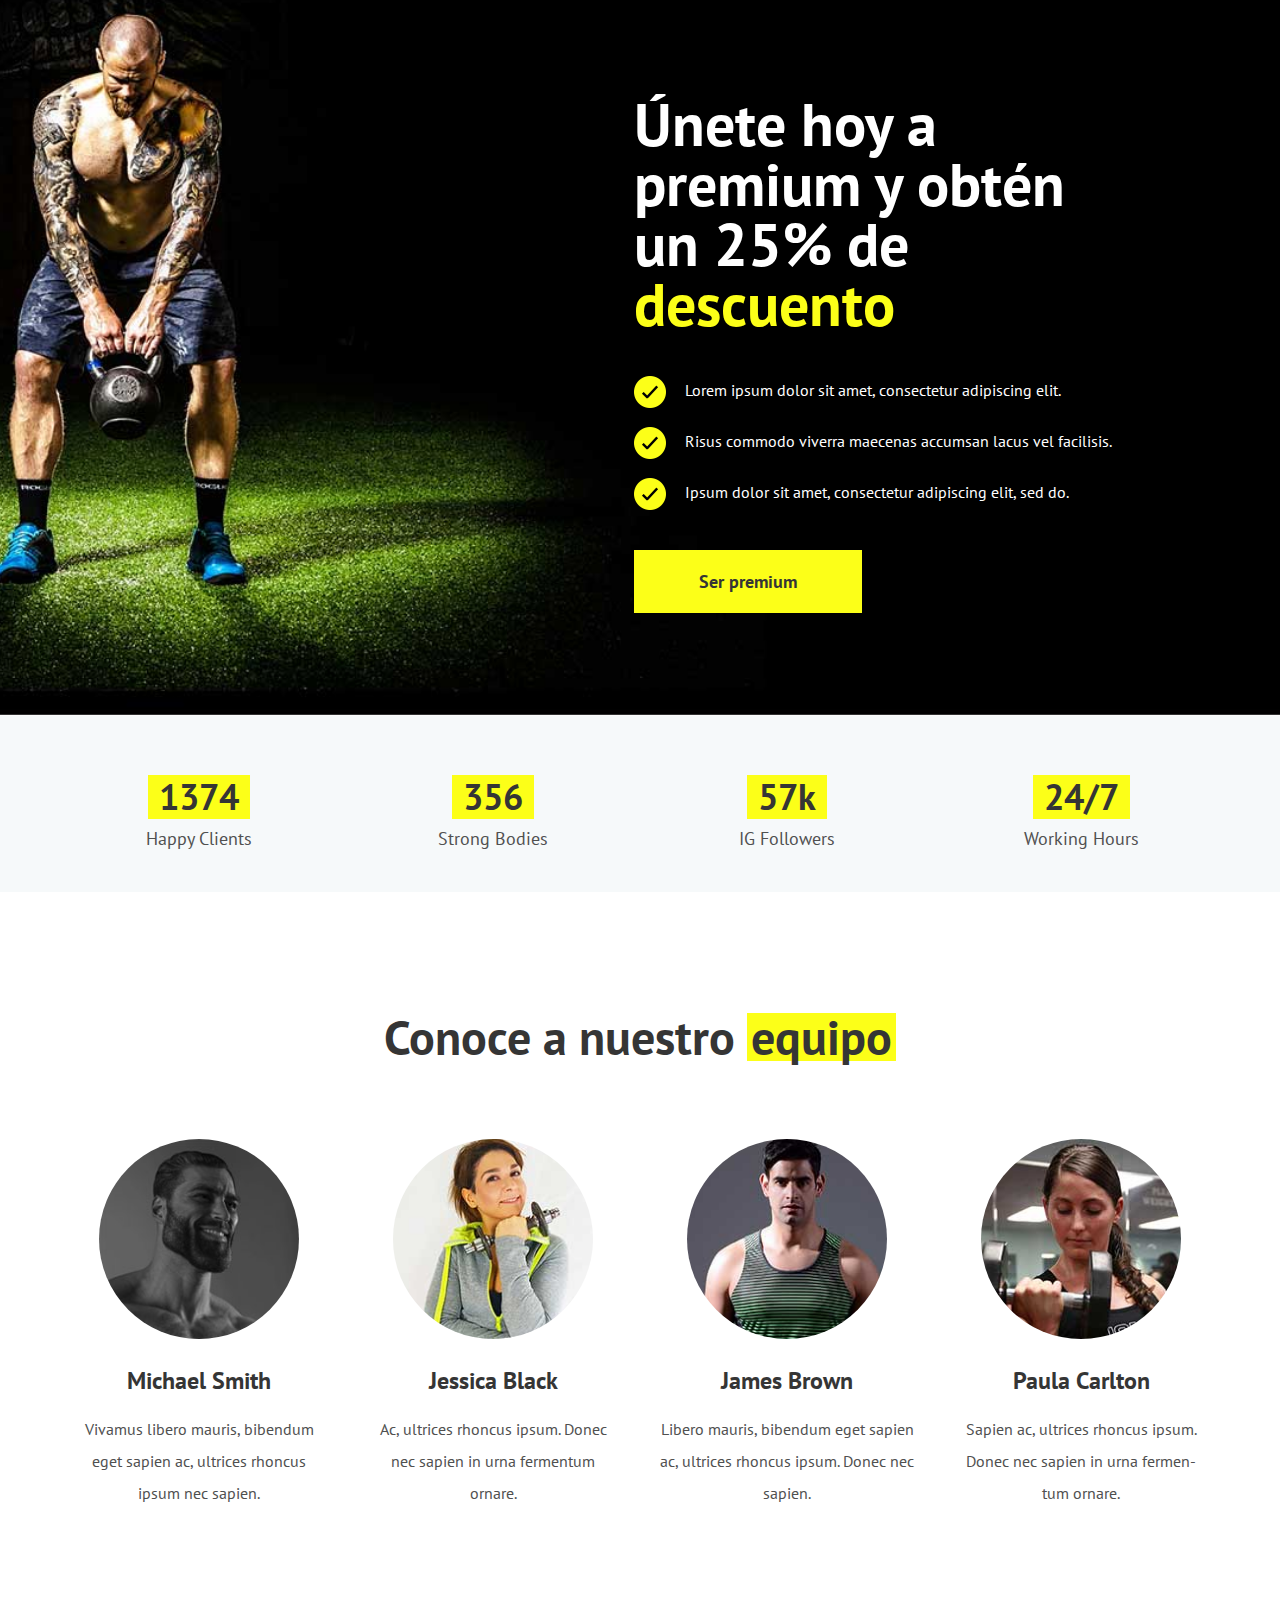
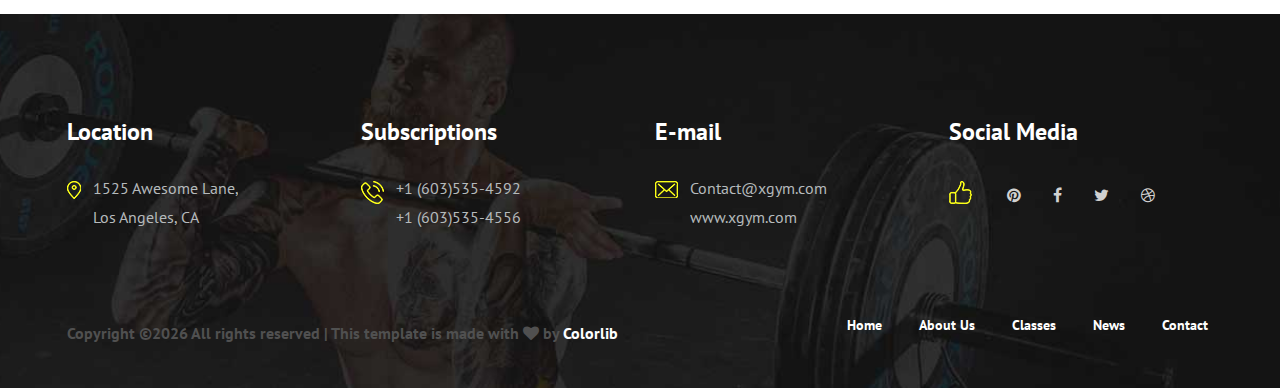
==== commit 418062bd: "first commit" ====
--- a/index.html
+++ b/index.html
@@ -1,5 +1,5 @@
 <!DOCTYPE html>
-<html lang="zxx">
+<html lang="es">
 <head>
 	<title>Gym Partner</title>
 	<meta charset="UTF-8">
--- a/css/style.css
+++ b/css/style.css
@@ -97,7 +97,7 @@
 }
 
 .section-title h2 span {
-	background: #F9DF02;
+	background: #fcff18;
 	display: inline-block;
 	padding: 0 4px;
 }
@@ -163,7 +163,7 @@
 	font-weight: 700;
 	min-width: 228px;
 	padding: 20px 40px;
-	background: #F9DF02;
+	background: #fcff18;
 	color: #353535;
 	line-height: normal;
 	cursor: pointer;
@@ -176,11 +176,11 @@
 
 .site-btn.sb-dark {
 	background: #242424;
-	color: #F9DF02;
+	color: #fcff18;
 }
 
 .site-btn.sb-dark:hover {
-	color: #F9DF02;
+	color: #fcff18;
 }
 
 .site-btn.sb-line {
@@ -279,11 +279,11 @@
 
 .accordion-area .panel-header .panel-link.active {
 	background: #242424;
-	color: #F9DF02;
+	color: #fcff18;
 }
 
 .accordion-area .panel-header .panel-link.collapsed {
-	background: #F9DF02;
+	background: #fcff18;
 	color: #242424;
 }
 
@@ -295,7 +295,7 @@
 .accordion-area .panel-link.active:after {
 	content: "-";
 	margin-top: -10px;
-	color: #F9DF02;
+	color: #fcff18;
 }
 
 .accordion-area .panel-link {
@@ -307,7 +307,7 @@
 	padding-left: 30px;
 	font-size: 18px;
 	font-weight: 700;
-	background: #F9DF02;
+	background: #fcff18;
 	color: #242424;
 	cursor: pointer;
 }
@@ -335,7 +335,7 @@
 	border: none;
 	padding: 18px 30px;
 	margin-right: 9px;
-	background: #F9DF02;
+	background: #fcff18;
 	margin-bottom: 10px;
 }
 
@@ -430,7 +430,7 @@
 }
 
 .icon-box-item:hover .ib-icon {
-	background: #F9DF02;
+	background: #fcff18;
 }
 
 /*------------------
@@ -464,7 +464,7 @@
 
 .main-menu li a.active,
 .main-menu li a:hover {
-	background: #F9DF02;
+	background: #fcff18;
 }
 
 .header-right {
@@ -475,7 +475,7 @@
 .header-right .hr-box {
 	width: 294px;
 	padding: 31px 52px;
-	background: #F9DF02;
+	background: #fcff18;
 }
 
 .header-right .hr-box img {
@@ -520,7 +520,7 @@
 }
 
 .hero-text h2 span {
-	color: #F9DF02;
+	color: #fcff18;
 }
 
 .hero-text .site-btn {
@@ -556,7 +556,7 @@
 }
 
 .add-text h2 span {
-	color: #F9DF02;
+	color: #fcff18;
 }
 
 .add-text ul {
@@ -589,7 +589,7 @@
 
 .milestone h2 {
 	display: inline-block;
-	background: #F9DF02;
+	background: #fcff18;
 	padding: 4px 11px;
 	margin-bottom: 2px;
 }
@@ -760,7 +760,7 @@
 }
 
 .copyright a:hover {
-	color: #F9DF02;
+	color: #fcff18;
 }
 
 .footer-menu {
@@ -808,7 +808,7 @@
 	height: 6px;
 	bottom: 0;
 	left: 0;
-	background: #F9DF02;
+	background: #fcff18;
 }
 
 /* ----------------
@@ -839,7 +839,7 @@
 }
 
 .achievement-section .circle-progress .progress-info h2 {
-	color: #F9DF02;
+	color: #fcff18;
 }
 
 .achievement-section .circle-progress .progress-info p {
@@ -956,7 +956,7 @@
 	width: 29px;
 	height: 3px;
 	margin-top: 18px;
-	background: #F9DF02;
+	background: #fcff18;
 	-webkit-transition: all 0.4s;
 	transition: all 0.4s;
 }
@@ -972,8 +972,8 @@
 }
 
 .pricing-box:hover {
-	background: #F9DF02;
-	border-color: #F9DF02;
+	background: #fcff18;
+	border-color: #fcff18;
 }
 
 .pricing-box:hover h2,
@@ -1121,7 +1121,7 @@
 	font-size: 14px;
 	border-radius: 50%;
 	color: #242424;
-	background: #F9DF02;
+	background: #fcff18;
 	text-align: center;
 }
 
@@ -1175,7 +1175,7 @@
 	color: #242424;
 	font-size: 12px;
 	padding: 5px 13px 4px 9px;
-	background: #F9DF02;
+	background: #fcff18;
 }
 
 .tags-widget a {
@@ -1185,7 +1185,7 @@
 	color: #242424;
 	margin-bottom: 15px;
 	margin-right: 3px;
-	background: #F9DF02;
+	background: #fcff18;
 	padding: 4px 18px;
 }
 
@@ -1371,7 +1371,7 @@
 		margin-top: -43px;
 	}
 	.slicknav_nav {
-		background: #353535;
+		background: #ffffff;
 	}
 	.slicknav_nav ul {
 		margin: 0;
@@ -1383,7 +1383,8 @@
 	}
 	.slicknav_nav .slicknav_row.active,
 	.slicknav_nav a.active {
-		color: #F9DF02;
+		font-weight: bold;
+		color: #000000;
 	}
 	.slicknav_nav a:hover {
 		border-radius: 0;
@@ -1400,7 +1401,7 @@
 	}
 	.header-right {
 		float: none;
-		background: #F9DF02;
+		background: #fcff18;
 		text-align: center;
 	}
 	.header-right .hr-box {
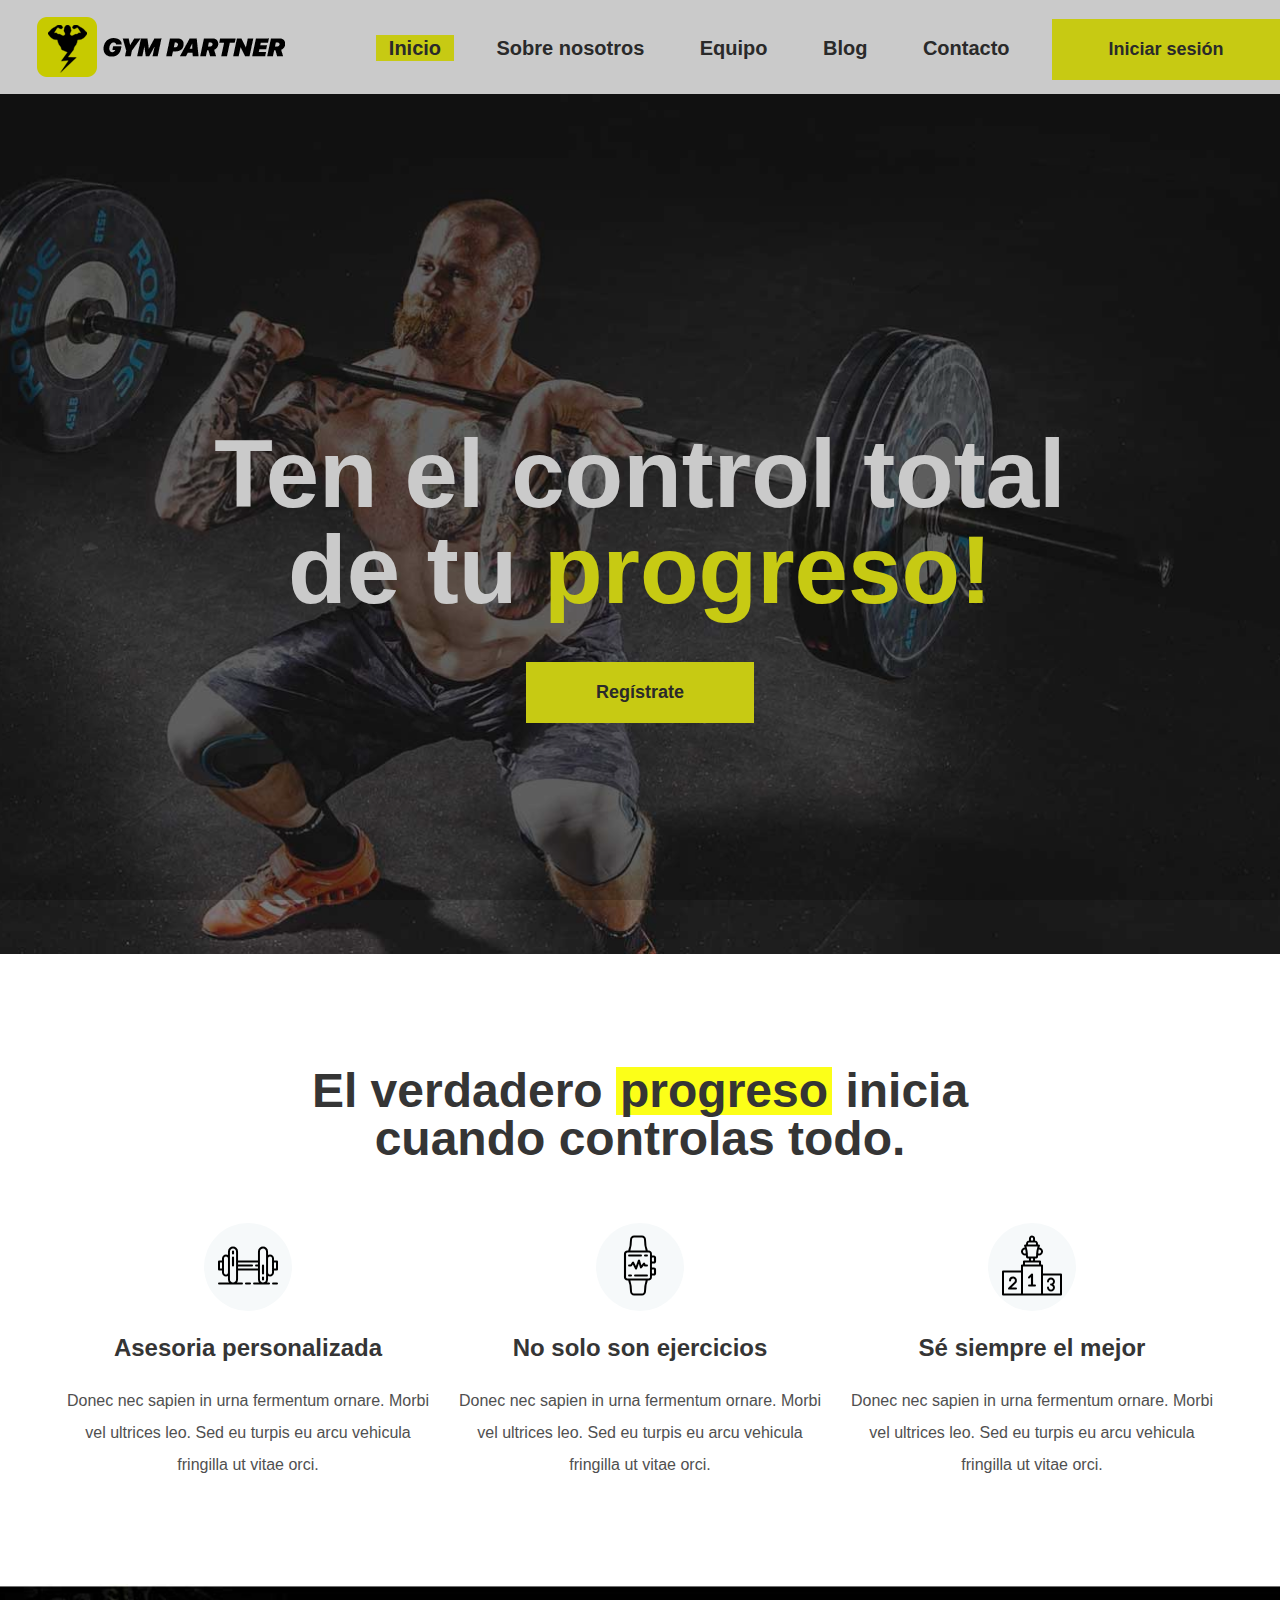
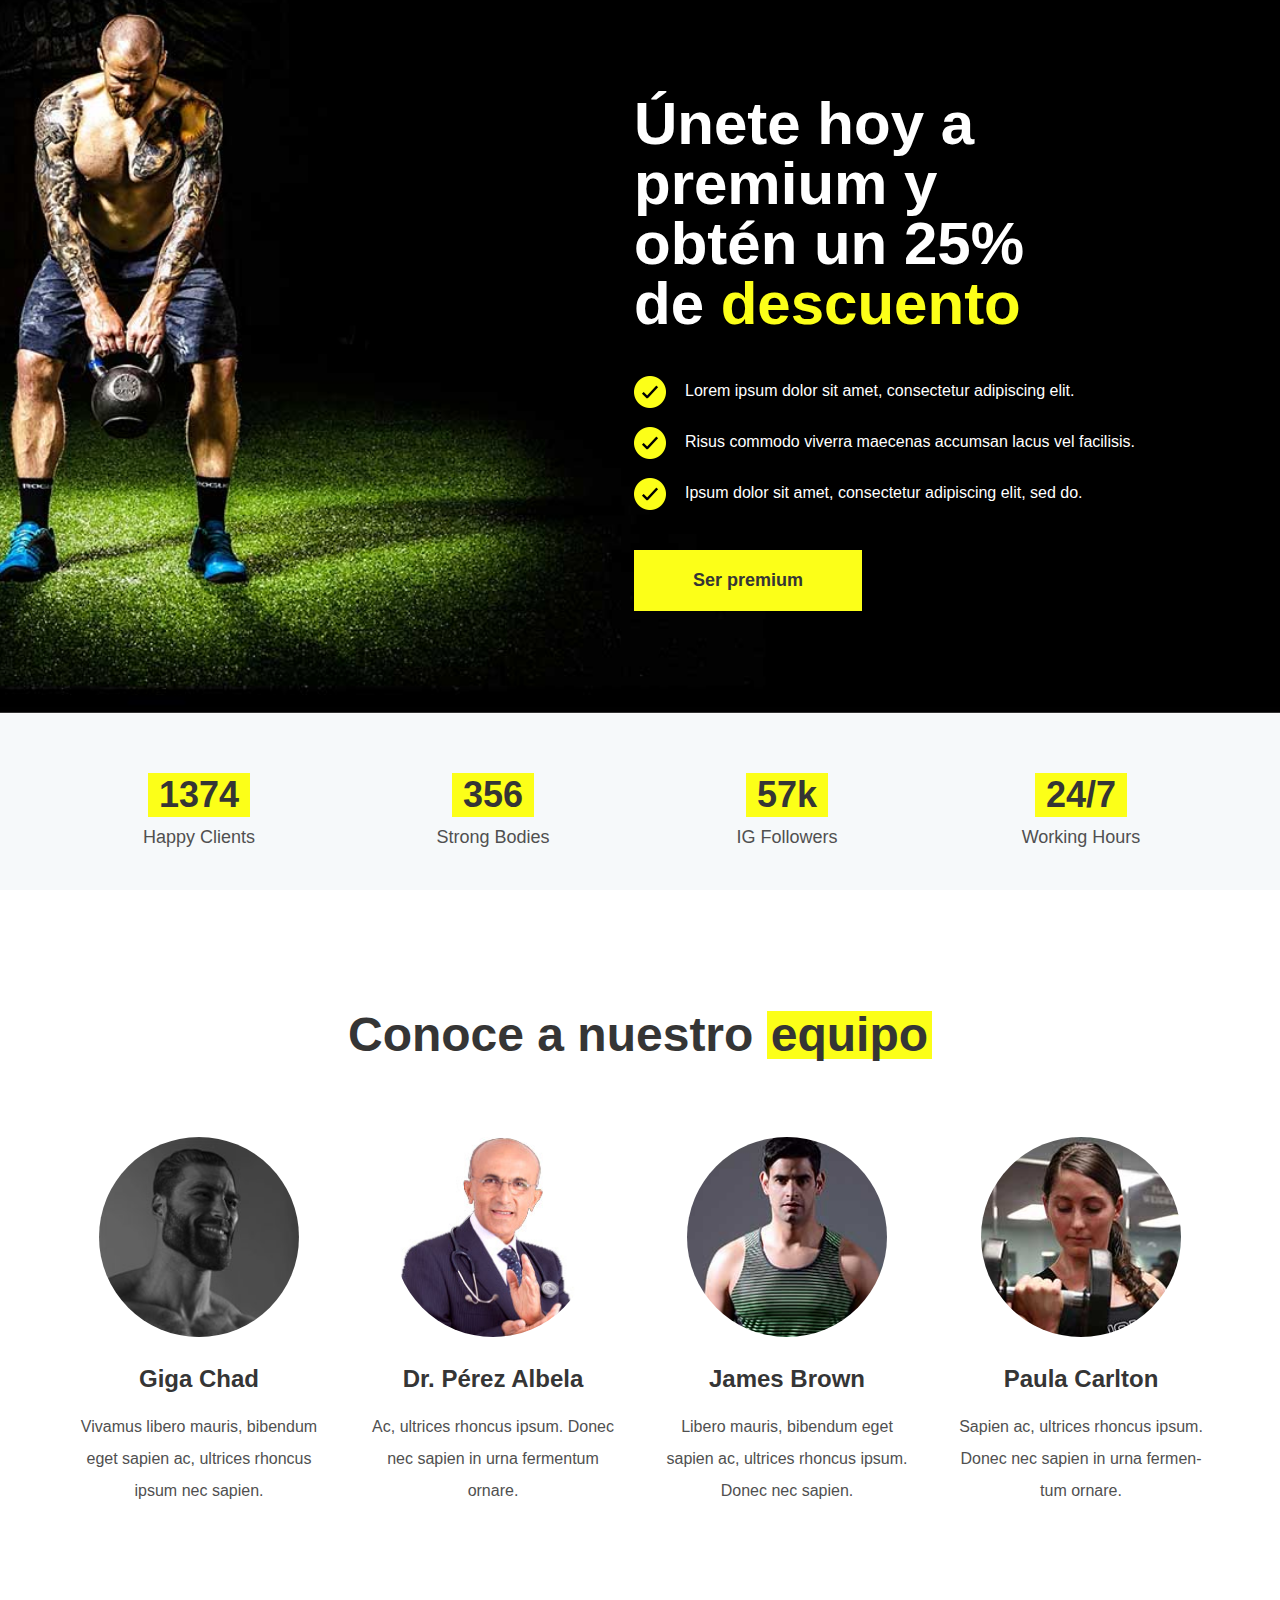
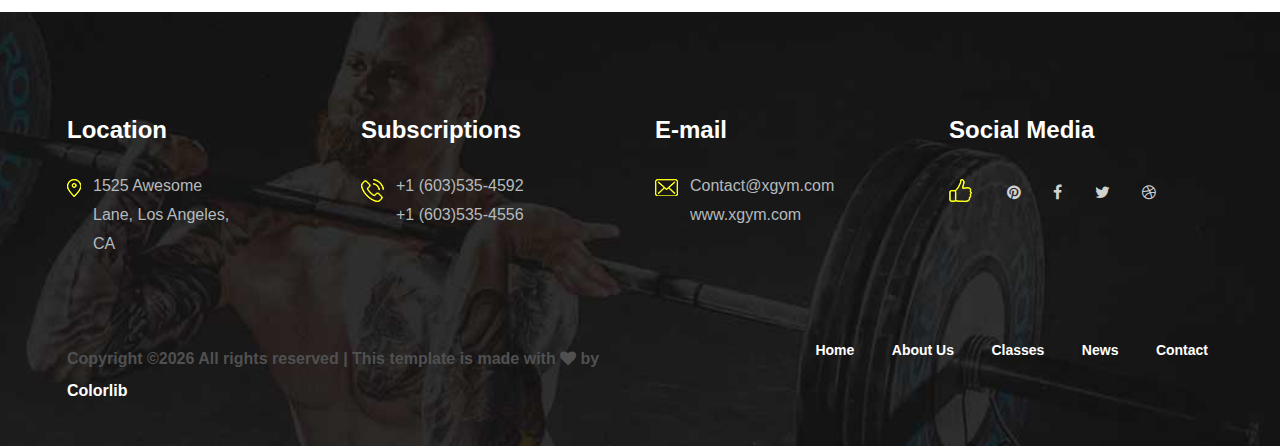
==== commit adf17d76: "first commit" ====
--- a/index.html
+++ b/index.html
@@ -174,7 +174,7 @@
 						<div class="trainer-pic">
 							<img src="img/trainers/1.jpg" alt="">
 						</div>
-						<h4>Michael Smith</h4>
+						<h4>Giga Chad</h4>
 						<p>Vivamus libero mauris, bibendum eget sapien ac, ultrices rhoncus ipsum nec sapien.</p>
 					</div>
 				</div>
@@ -183,7 +183,7 @@
 						<div class="trainer-pic">
 							<img src="img/trainers/2.jpg" alt="">
 						</div>
-						<h4>Jessica Black</h4>
+						<h4>Dr. Pérez Albela</h4>
 						<p>Ac, ultrices rhoncus ipsum. Donec nec sapien in urna fermentum ornare.</p>
 					</div>
 				</div>
--- a/css/style.css
+++ b/css/style.css
@@ -13,7 +13,7 @@
 html,
 body {
 	height: 100%;
-	font-family: "PT Sans", sans-serif;
+	font-family: "Roboto", sans-serif;
 	-webkit-font-smoothing: antialiased;
 	font-smoothing: antialiased;
 }
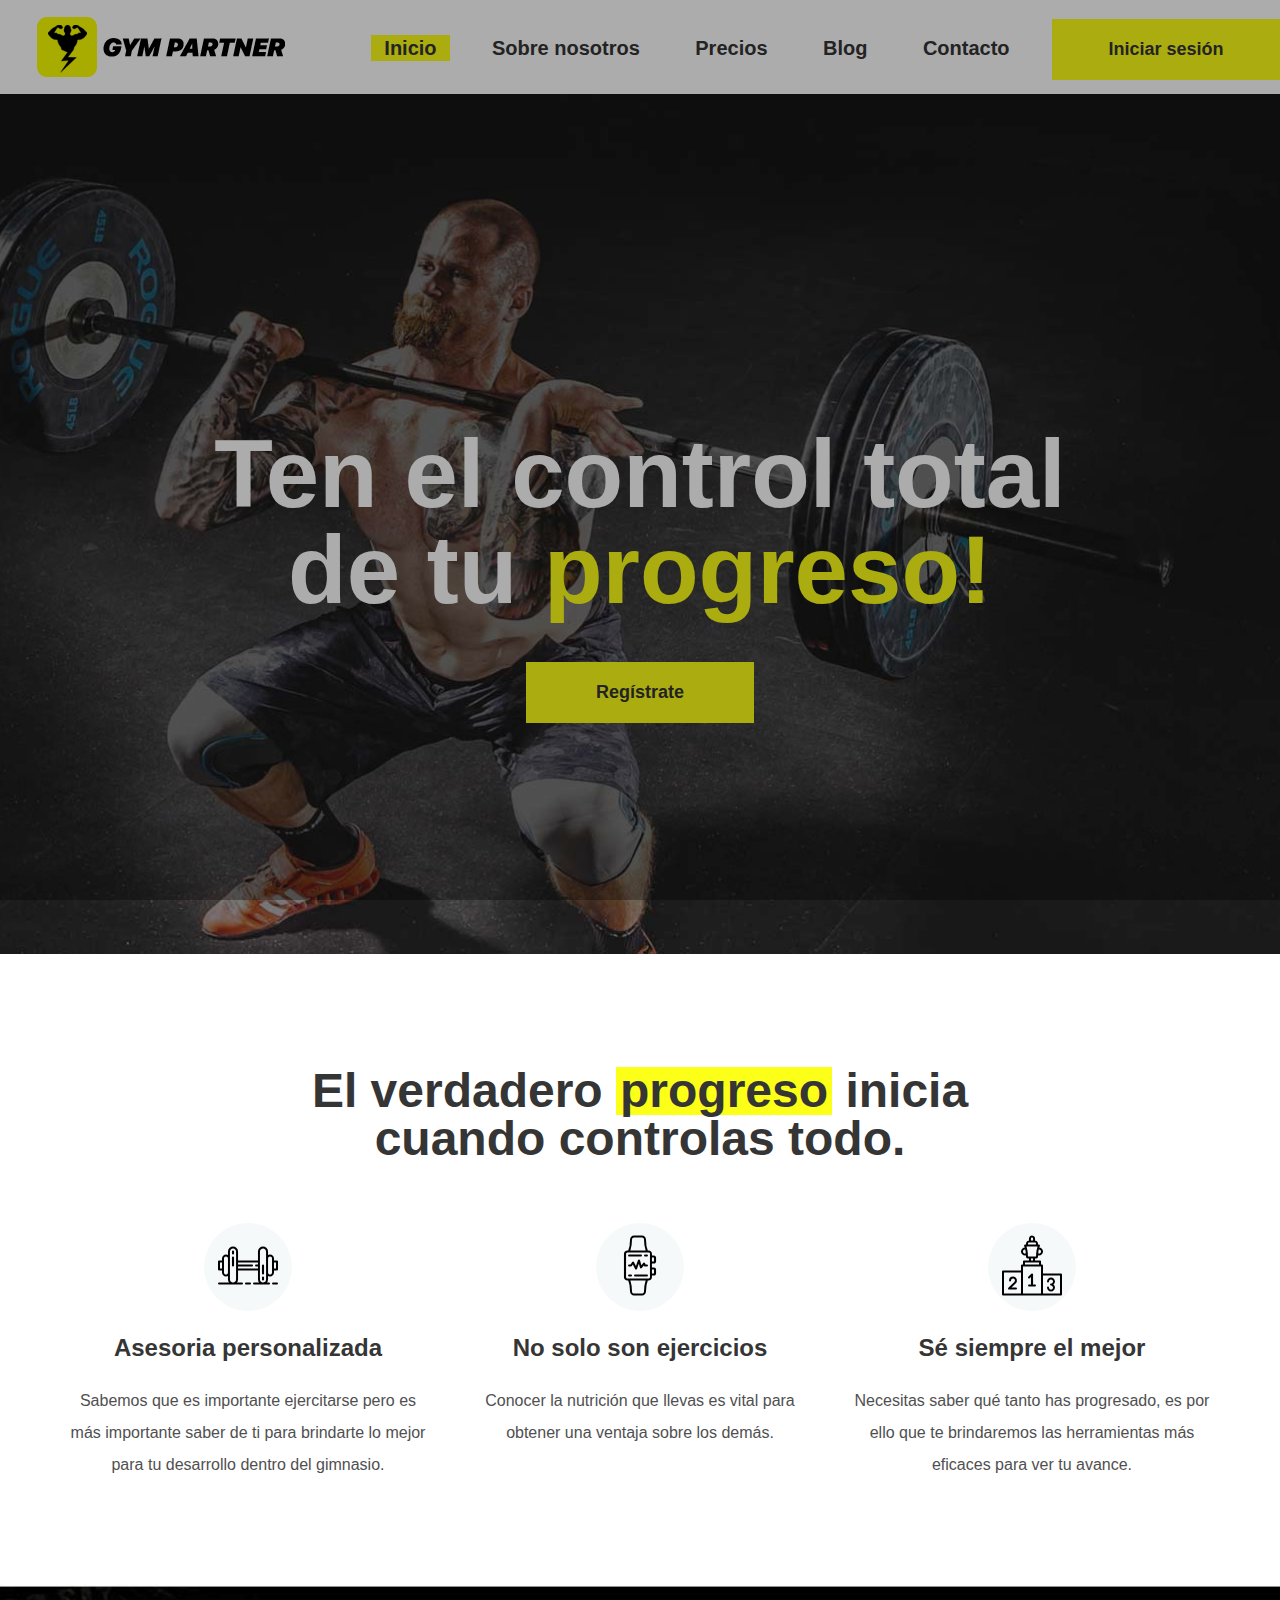
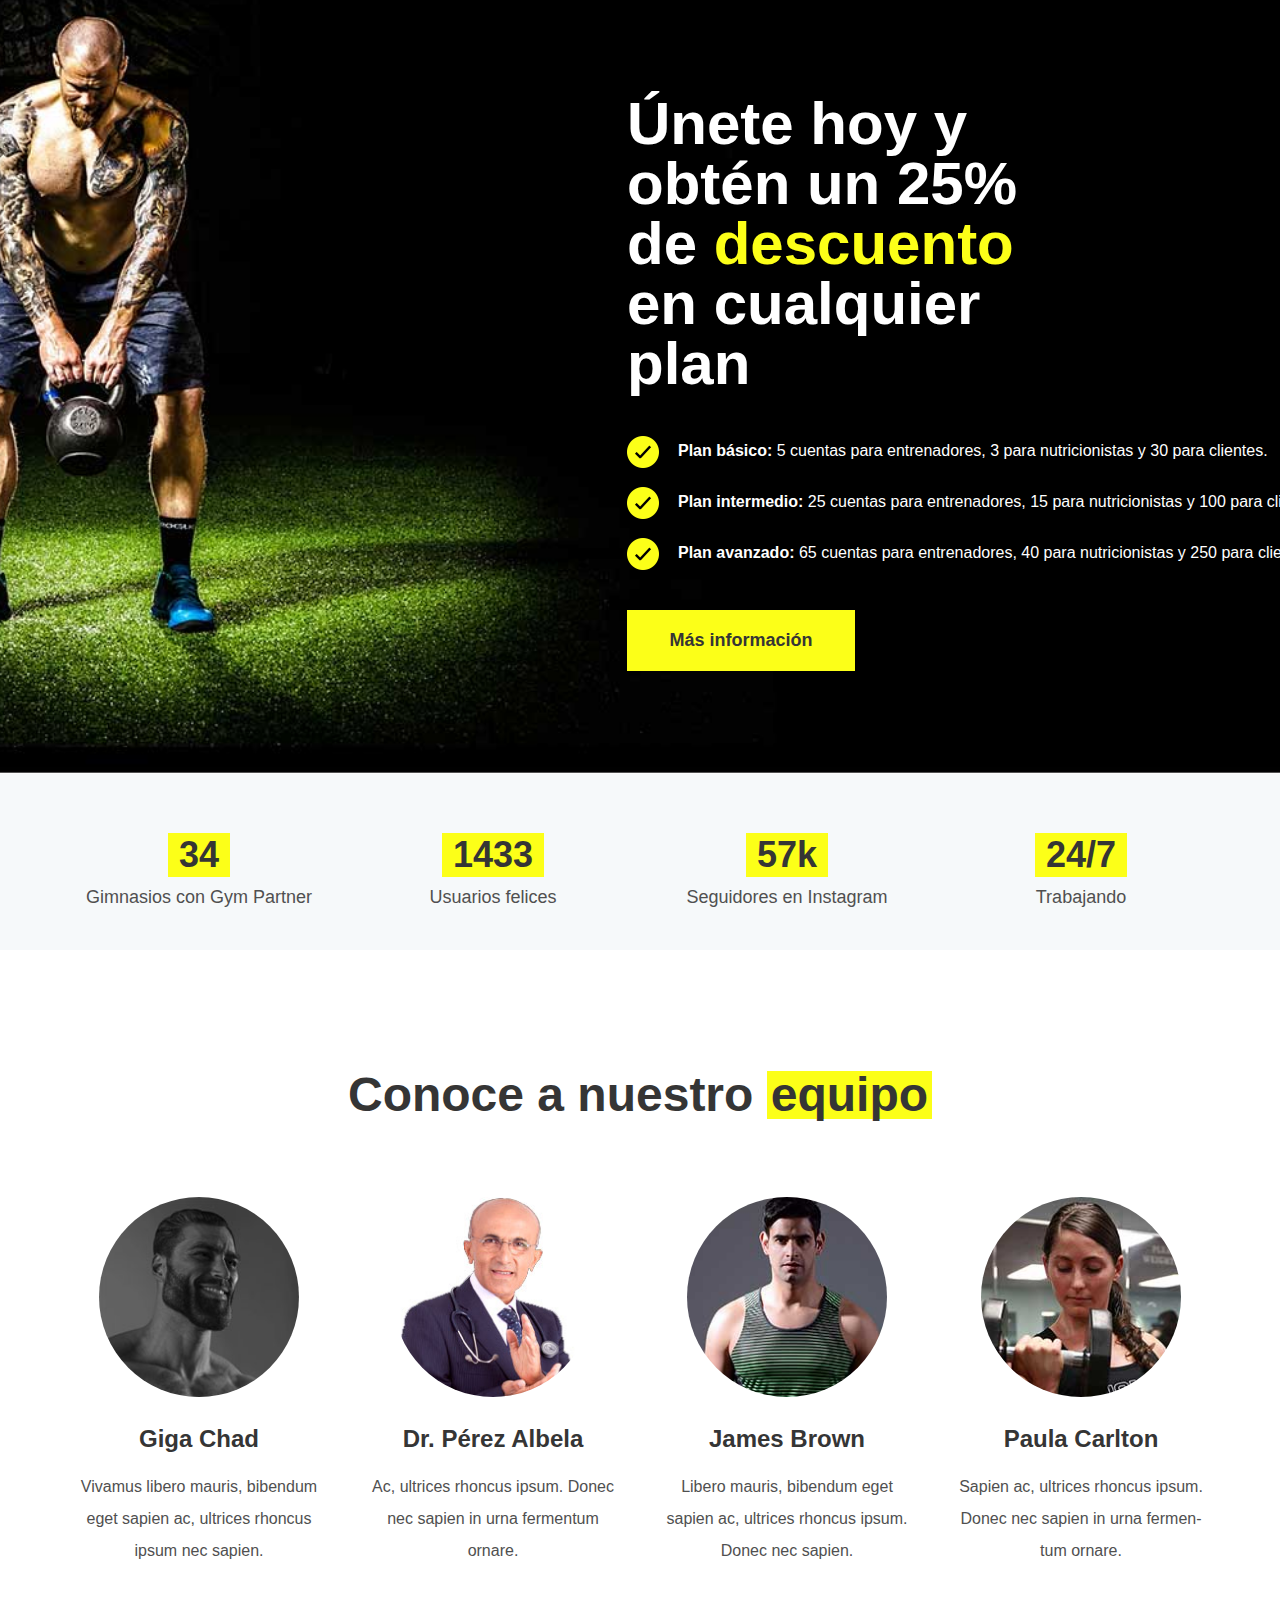
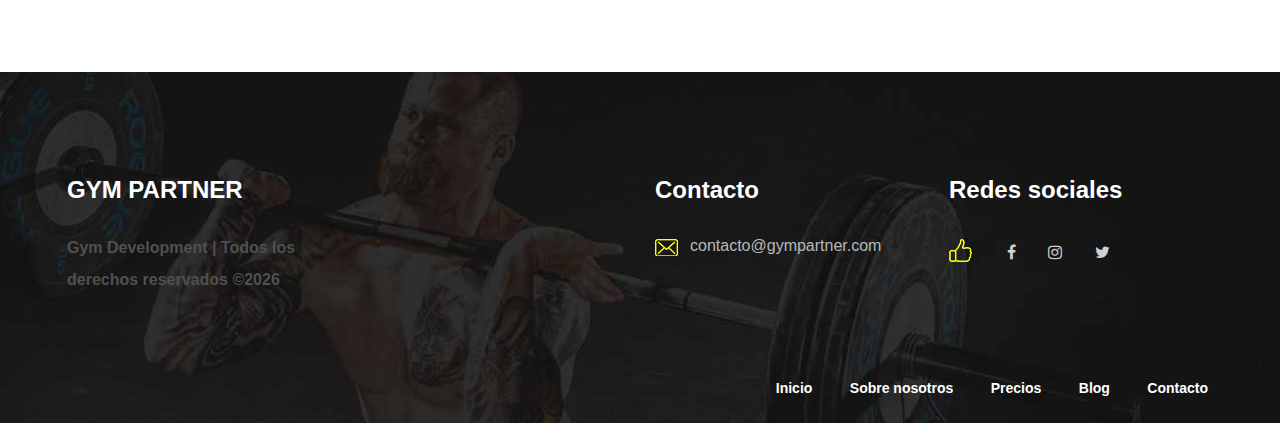
==== commit 97ad253b: "first commit" ====
--- a/index.html
+++ b/index.html
@@ -44,7 +44,7 @@
 		<ul class="main-menu">
 			<li><a class="active" href="index.html">Inicio</a></li>
 			<li><a href="about.html">Sobre nosotros</a></li>
-			<li><a href="classes.html">Equipo</a></li>
+			<li><a href="classes.html">Precios</a></li>
 			<li><a href="blog.html">Blog</a></li>
 			<li><a href="contact.html">Contacto</a></li>
 			<a href="" class="site-btn">Iniciar sesión</a>
@@ -83,7 +83,7 @@
 							<i class="flaticon-004-dumbbell"></i>
 						</div>
 						<h4>Asesoria personalizada</h4>
-						<p>Donec nec sapien in urna fermentum ornare. Morbi vel ultrices leo. Sed eu turpis eu arcu vehicula fringilla ut vitae orci. </p>
+						<p>Sabemos que es importante ejercitarse pero es más importante saber de ti para brindarte lo mejor para tu desarrollo dentro del gimnasio.</p>
 					</div>
 				</div>
 				<div class="col-md-4">
@@ -92,7 +92,7 @@
 							<i class="flaticon-031-app-1"></i>
 						</div>
 						<h4>No solo son ejercicios</h4>
-						<p>Donec nec sapien in urna fermentum ornare. Morbi vel ultrices leo. Sed eu turpis eu arcu vehicula fringilla ut vitae orci. </p>
+						<p>Conocer la nutrición que llevas es vital para obtener una ventaja sobre los demás.</p>
 					</div>
 				</div>
 				<div class="col-md-4">
@@ -101,7 +101,7 @@
 							<i class="flaticon-010-podium"></i>
 						</div>
 						<h4>Sé siempre el mejor</h4>
-						<p>Donec nec sapien in urna fermentum ornare. Morbi vel ultrices leo. Sed eu turpis eu arcu vehicula fringilla ut vitae orci. </p>
+						<p>Necesitas saber qué tanto has progresado, es por ello que te brindaremos las herramientas más eficaces para ver tu avance.</p>
 					</div>
 				</div>
 			</div>
@@ -115,13 +115,13 @@
 			<div class="row">
 				<div class="col-lg-7 ml-auto">
 					<div class="add-text">
-						<h2>Únete hoy a premium y obtén un 25% de <span>descuento</span></h2>
+						<h2>Únete hoy y obtén un 25% de <span>descuento</span> en cualquier plan</h2>
 						<ul>
-							<li><img src="img/check-icon.png" alt="">Lorem ipsum dolor sit amet, consectetur adipiscing elit.</li>
-							<li><img src="img/check-icon.png" alt="">Risus commodo viverra maecenas accumsan lacus vel facilisis.</li>
-							<li><img src="img/check-icon.png" alt="">Ipsum dolor sit amet, consectetur adipiscing elit, sed do.</li>
+							<li><img src="img/check-icon.png" alt=""><b>Plan básico:</b> 5 cuentas para entrenadores, 3 para nutricionistas y 30 para clientes.</li>
+							<li><img src="img/check-icon.png" alt=""><b>Plan intermedio:</b> 25 cuentas para entrenadores, 15 para nutricionistas y 100 para clientes.</li>
+							<li><img src="img/check-icon.png" alt=""><b>Plan avanzado:</b> 65 cuentas para entrenadores, 40 para nutricionistas y 250 para clientes.</li>
 						</ul>
-						<a href="#" class="site-btn">Ser premium</a>
+						<a href="#" class="site-btn">Más información</a>
 					</div>
 				</div>
 			</div>
@@ -135,26 +135,26 @@
 			<div class="row">
 				<div class="col-lg-3 col-sm-6">
 					<div class="milestone">
-						<h2>1374</h2>
-						<p>Happy Clients</p>
-					</div>
-				</div>
-				<div class="col-lg-3 col-sm-6">
-					<div class="milestone">
-						<h2>356</h2>
-						<p>Strong Bodies</p>
+						<h2>34</h2>
+						<p>Gimnasios con Gym Partner</p>
+					</div>
+				</div>
+				<div class="col-lg-3 col-sm-6">
+					<div class="milestone">
+						<h2>1433</h2>
+						<p>Usuarios felices</p>
 					</div>
 				</div>
 				<div class="col-lg-3 col-sm-6">
 					<div class="milestone">
 						<h2>57k</h2>
-						<p>IG Followers</p>
+						<p>Seguidores en Instagram</p>
 					</div>
 				</div>
 				<div class="col-lg-3 col-sm-6">
 					<div class="milestone">
 						<h2>24/7</h2>
-						<p>Working Hours</p>
+						<p>Trabajando</p>
 					</div>
 				</div>
 			</div>
@@ -216,67 +216,60 @@
 			<div class="row">
 				<div class="col-lg-3 col-sm-6">
 					<div class="footer-widget">
-						<h4>Location</h4>
+						<h4>GYM PARTNER</h4>
+						<div class="fw-info-widget">
+							<div class="fw-info-text">
+								<p><b>Gym Development | Todos los derechos reservados &copy;<script>document.write(new Date().getFullYear());</script></b></p>
+							</div>
+						</div>
+					</div>
+				</div>
+				<div class="col-lg-3 col-sm-6">
+					<div class="footer-widget">
+						<h4></h4>
 						<div class="fw-info-box">
-							<img src="img/icons/1.png" alt="">
 							<div class="fw-info-text">
-								<p>1525  Awesome Lane, Los Angeles, CA</p>
-							</div>
-						</div>
-					</div>
-				</div>
-				<div class="col-lg-3 col-sm-6">
-					<div class="footer-widget">
-						<h4>Subscriptions</h4>
-						<div class="fw-info-box">
-							<img src="img/icons/2.png" alt="">
-							<div class="fw-info-text">
-								<p>+1 (603)535-4592</p>
-								<p>+1 (603)535-4556</p>
-							</div>
-						</div>
-					</div>
-				</div>
-				<div class="col-lg-3 col-sm-6">
-					<div class="footer-widget">
-						<h4>E-mail</h4>
+								<p></p>
+								<p></p>
+							</div>
+						</div>
+					</div>
+				</div>
+				<div class="col-lg-3 col-sm-6">
+					<div class="footer-widget">
+						<h4>Contacto</h4>
 						<div class="fw-info-box">
 							<img src="img/icons/3.png" alt="">
-							<div class="fw-info-text">
-								<p>Contact@xgym.com</p>
-								<p>www.xgym.com</p>
-							</div>
-						</div>
-					</div>
-				</div>
-				<div class="col-lg-3 col-sm-6">
-					<div class="footer-widget">
-						<h4>Social Media</h4>
+							<div class="footer-widget">
+								<p>contacto@gympartner.com</p>
+							</div>
+						</div>
+					</div>
+				</div>
+				<div class="col-lg-3 col-sm-6">
+					<div class="footer-widget">
+						<h4>Redes sociales</h4>
 						<div class="fw-info-box">
 							<img src="img/icons/4.png" alt="">
 							<div class="social-links">
-								<a href="#"><i class="fa fa-pinterest"></i></a>
 								<a href="#"><i class="fa fa-facebook"></i></a>
+								<a href="#"><i class="fa fa-instagram"></i></a>
 								<a href="#"><i class="fa fa-twitter"></i></a>
-								<a href="#"><i class="fa fa-dribbble"></i></a>
-							</div>
-						</div>
-					</div>
-				</div>
-			</div>
-			<div class="row">
-				<div class="col-md-6 order-2 order-md-1">
-					<div class="copyright"><p><!-- Link back to Colorlib can't be removed. Template is licensed under CC BY 3.0. -->
-  Copyright &copy;<script>document.write(new Date().getFullYear());</script> All rights reserved | This template is made with <i class="fa fa-heart" aria-hidden="true"></i> by <a href="https://colorlib.com" target="_blank">Colorlib</a>
-  <!-- Link back to Colorlib can't be removed. Template is licensed under CC BY 3.0. --></p></div>
-				</div>
-				<div class="col-md-6 order-1 order-md-2">
+							</div>
+						</div>
+					</div>
+				</div>
+			</div>
+			<div class="row">
+				<div class="col-md-6 order-1 order-md-1">	
+				</div>
+				<div class="col-md-6 order-1 order-md-1">
 					<ul class="footer-menu">
-						<li><a href="">Home</a></li>
-						<li><a href="">About Us</a></li>
-						<li><a href="">Classes</a></li>
-						<li><a href="">News</a></li>
-						<li><a href="">Contact</a></li>
+						<li><a href="">Inicio</a></li>
+						<li><a href="">Sobre nosotros</a></li>
+						<li><a href="">Precios</a></li>
+						<li><a href="">Blog</a></li>
+						<li><a href="">Contacto</a></li>
 					</ul>
 				</div>
 			</div>
--- a/css/style.css
+++ b/css/style.css
@@ -545,7 +545,7 @@
 }
 
 .add-text {
-	padding-left: 77px;
+	padding-left: 70px;
 }
 
 .add-text h2 {
@@ -565,6 +565,7 @@
 }
 
 .add-text ul li {
+	margin-inline-end: -20%;
 	margin-bottom: 19px;
 	color: #fff;
 }
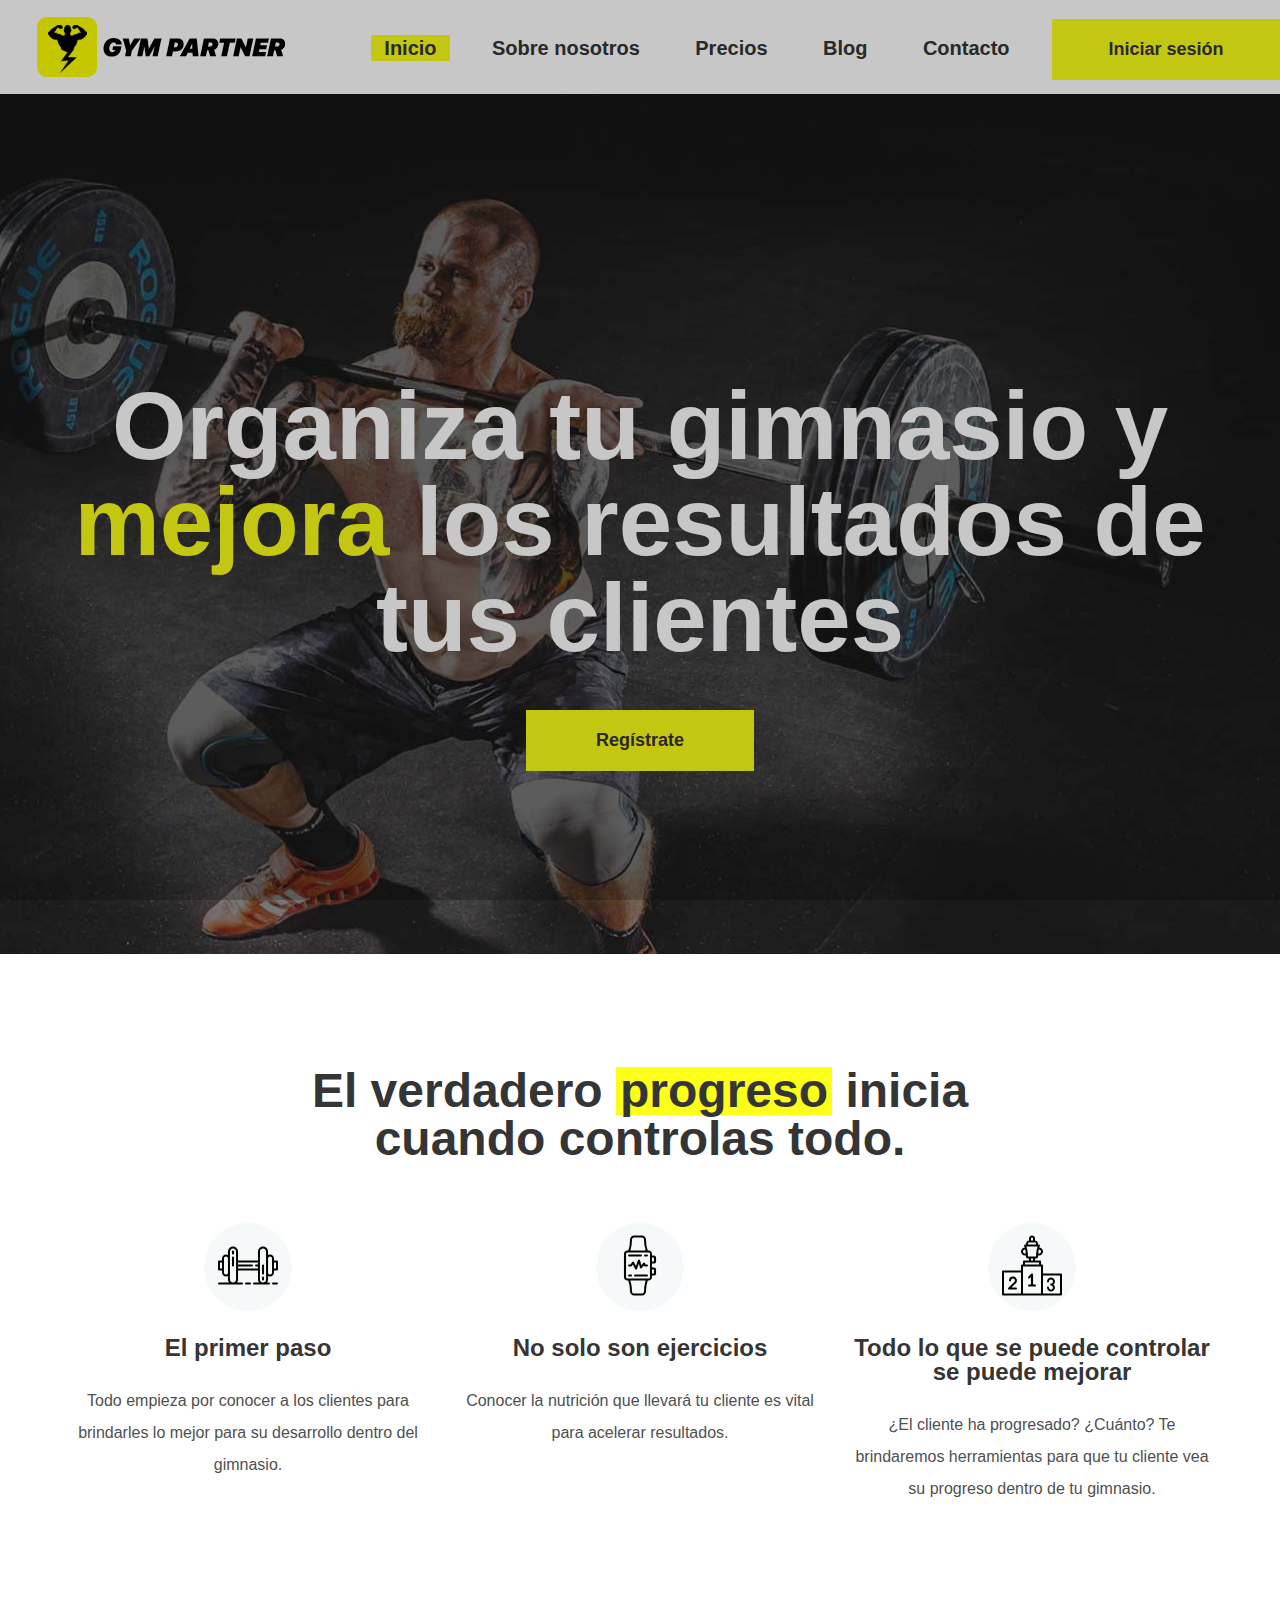
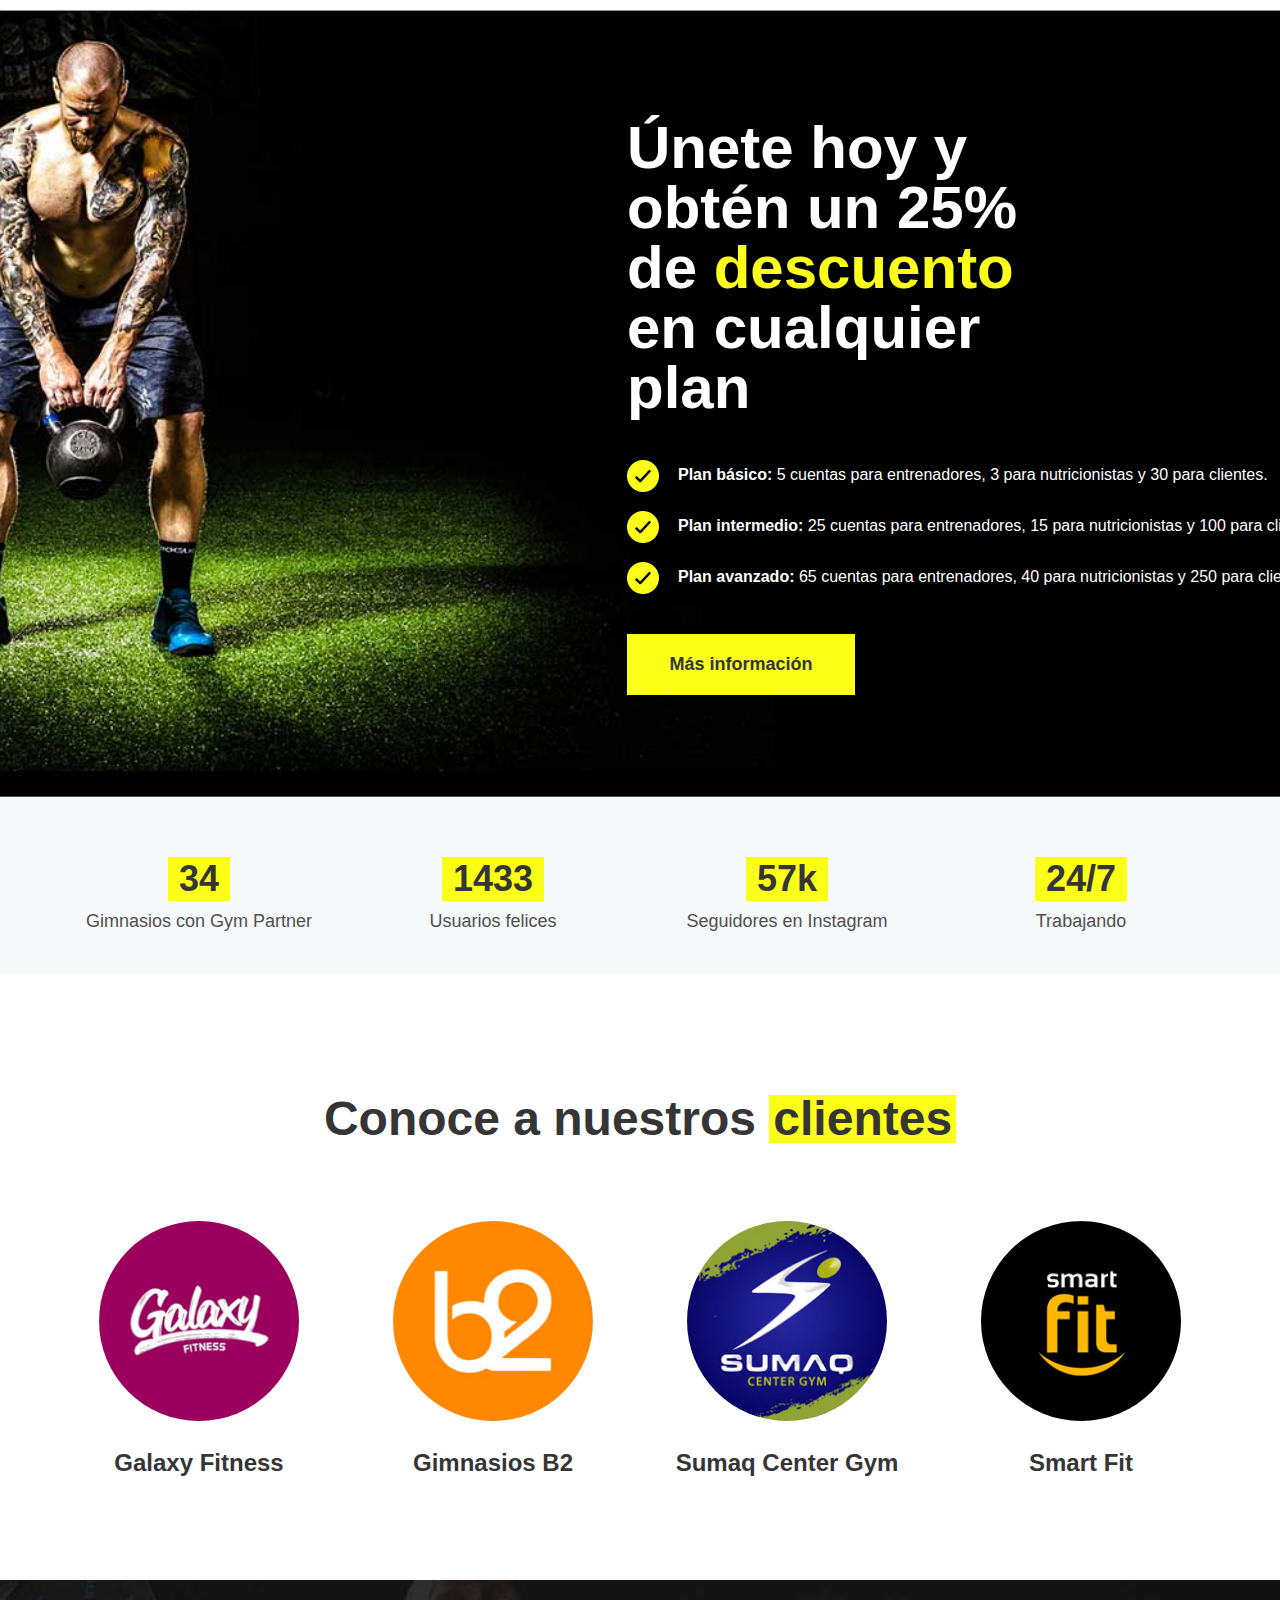
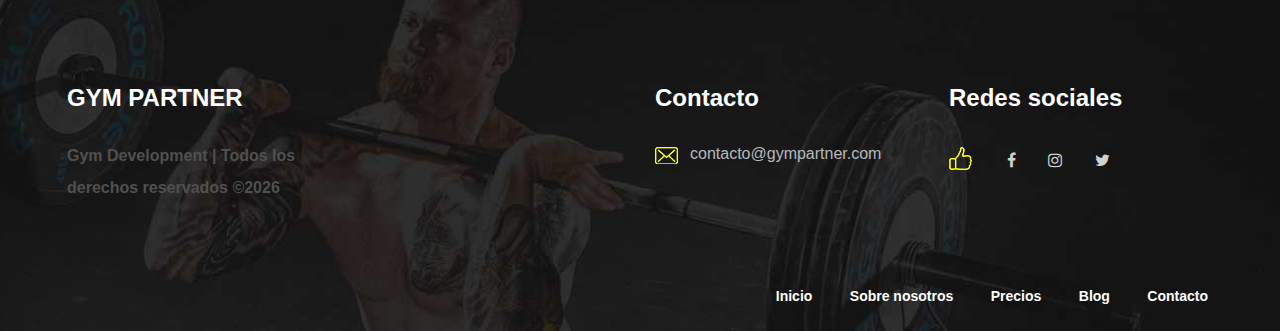
==== commit 16d52546: "first commit" ====
--- a/index.html
+++ b/index.html
@@ -58,8 +58,8 @@
 	<section class="hero-section set-bg" data-setbg="img/hero-bg.jpg">
 		<div class="container">
 			<div class="hero-text">
-				<h2>Ten el control total</h2>
-				<h2>de tu <span>progreso!</span></h2>
+				<h2>Organiza tu gimnasio y</h2>
+				<h2><span>mejora</span> los resultados de tus clientes</h2>
 				<a href="" class="site-btn">Regístrate</a>
 			</div>
 		</div>
@@ -82,8 +82,8 @@
 						<div class="ib-icon">
 							<i class="flaticon-004-dumbbell"></i>
 						</div>
-						<h4>Asesoria personalizada</h4>
-						<p>Sabemos que es importante ejercitarse pero es más importante saber de ti para brindarte lo mejor para tu desarrollo dentro del gimnasio.</p>
+						<h4>El primer paso</h4>
+						<p>Todo empieza por conocer a los clientes para brindarles lo mejor para su desarrollo dentro del gimnasio.</p>
 					</div>
 				</div>
 				<div class="col-md-4">
@@ -92,7 +92,7 @@
 							<i class="flaticon-031-app-1"></i>
 						</div>
 						<h4>No solo son ejercicios</h4>
-						<p>Conocer la nutrición que llevas es vital para obtener una ventaja sobre los demás.</p>
+						<p>Conocer la nutrición que llevará tu cliente es vital para acelerar resultados.</p>
 					</div>
 				</div>
 				<div class="col-md-4">
@@ -100,8 +100,8 @@
 						<div class="ib-icon">
 							<i class="flaticon-010-podium"></i>
 						</div>
-						<h4>Sé siempre el mejor</h4>
-						<p>Necesitas saber qué tanto has progresado, es por ello que te brindaremos las herramientas más eficaces para ver tu avance.</p>
+						<h4>Todo lo que se puede controlar se puede mejorar</h4>
+						<p>¿El cliente ha progresado? ¿Cuánto? Te brindaremos herramientas para que tu cliente vea su progreso dentro de tu gimnasio.</p>
 					</div>
 				</div>
 			</div>
@@ -121,7 +121,7 @@
 							<li><img src="img/check-icon.png" alt=""><b>Plan intermedio:</b> 25 cuentas para entrenadores, 15 para nutricionistas y 100 para clientes.</li>
 							<li><img src="img/check-icon.png" alt=""><b>Plan avanzado:</b> 65 cuentas para entrenadores, 40 para nutricionistas y 250 para clientes.</li>
 						</ul>
-						<a href="#" class="site-btn">Más información</a>
+						<a href="#titulo" class="site-btn">Más información</a>
 					</div>
 				</div>
 			</div>
@@ -162,53 +162,49 @@
 	</section>
 	<!-- Milestones section end -->
 
-	<!-- Trainers section -->
+	<!-- Business section -->
 	<section class="trainers-section">
 		<div class="container">
 			<div class="section-title text-center">
-				<h2>Conoce a nuestro <span>equipo</span></h2>
-			</div>
-			<div class="row">
-				<div class="col-lg-3 col-sm-6">
-					<div class="trainer-item">
-						<div class="trainer-pic">
-							<img src="img/trainers/1.jpg" alt="">
-						</div>
-						<h4>Giga Chad</h4>
-						<p>Vivamus libero mauris, bibendum eget sapien ac, ultrices rhoncus ipsum nec sapien.</p>
-					</div>
-				</div>
-				<div class="col-lg-3 col-sm-6">
-					<div class="trainer-item">
-						<div class="trainer-pic">
-							<img src="img/trainers/2.jpg" alt="">
-						</div>
-						<h4>Dr. Pérez Albela</h4>
-						<p>Ac, ultrices rhoncus ipsum. Donec nec sapien in urna fermentum ornare.</p>
-					</div>
-				</div>
-				<div class="col-lg-3 col-sm-6">
-					<div class="trainer-item">
-						<div class="trainer-pic">
-							<img src="img/trainers/3.jpg" alt="">
-						</div>
-						<h4>James Brown</h4>
-						<p>Libero mauris, bibendum eget sapien ac, ultrices rhoncus ipsum. Donec nec sapien.</p>
-					</div>
-				</div>
-				<div class="col-lg-3 col-sm-6">
-					<div class="trainer-item">
-						<div class="trainer-pic">
-							<img src="img/trainers/4.jpg" alt="">
-						</div>
-						<h4>Paula Carlton</h4>
-						<p>Sapien ac, ultrices rhoncus ipsum. Donec nec sapien in urna fermen-tum ornare.</p>
-					</div>
-				</div>
-			</div>
-		</div>
-	</section>
-	<!-- Trainers section end -->
+				<h2>Conoce a nuestros <span>clientes</span></h2>
+			</div>
+			<div class="row">
+				<div class="col-lg-3 col-sm-6">
+					<div class="trainer-item">
+						<div class="trainer-pic">
+							<img src="img/business/1.jpg" alt="">
+						</div>
+						<h4>Galaxy Fitness</h4>
+					</div>
+				</div>
+				<div class="col-lg-3 col-sm-6">
+					<div class="trainer-item">
+						<div class="trainer-pic">
+							<img src="img/business/2.jpg" alt="">
+						</div>
+						<h4>Gimnasios B2</h4>
+					</div>
+				</div>
+				<div class="col-lg-3 col-sm-6">
+					<div class="trainer-item">
+						<div class="trainer-pic">
+							<img src="img/business/3.jpg" alt="">
+						</div>
+						<h4>Sumaq Center Gym</h4>
+					</div>
+				</div>
+				<div class="col-lg-3 col-sm-6">
+					<div class="trainer-item">
+						<div class="trainer-pic">
+							<img src="img/business/4.jpg" alt="">
+						</div>
+						<h4>Smart Fit</h4>
+					</div>
+				</div>
+			</div>
+		</div>
+	</section>
+	<!-- Business section end -->
 
 	<!-- Footer section -->
 	<footer class="footer-section set-bg" data-setbg="img/footer-bg.jpg">
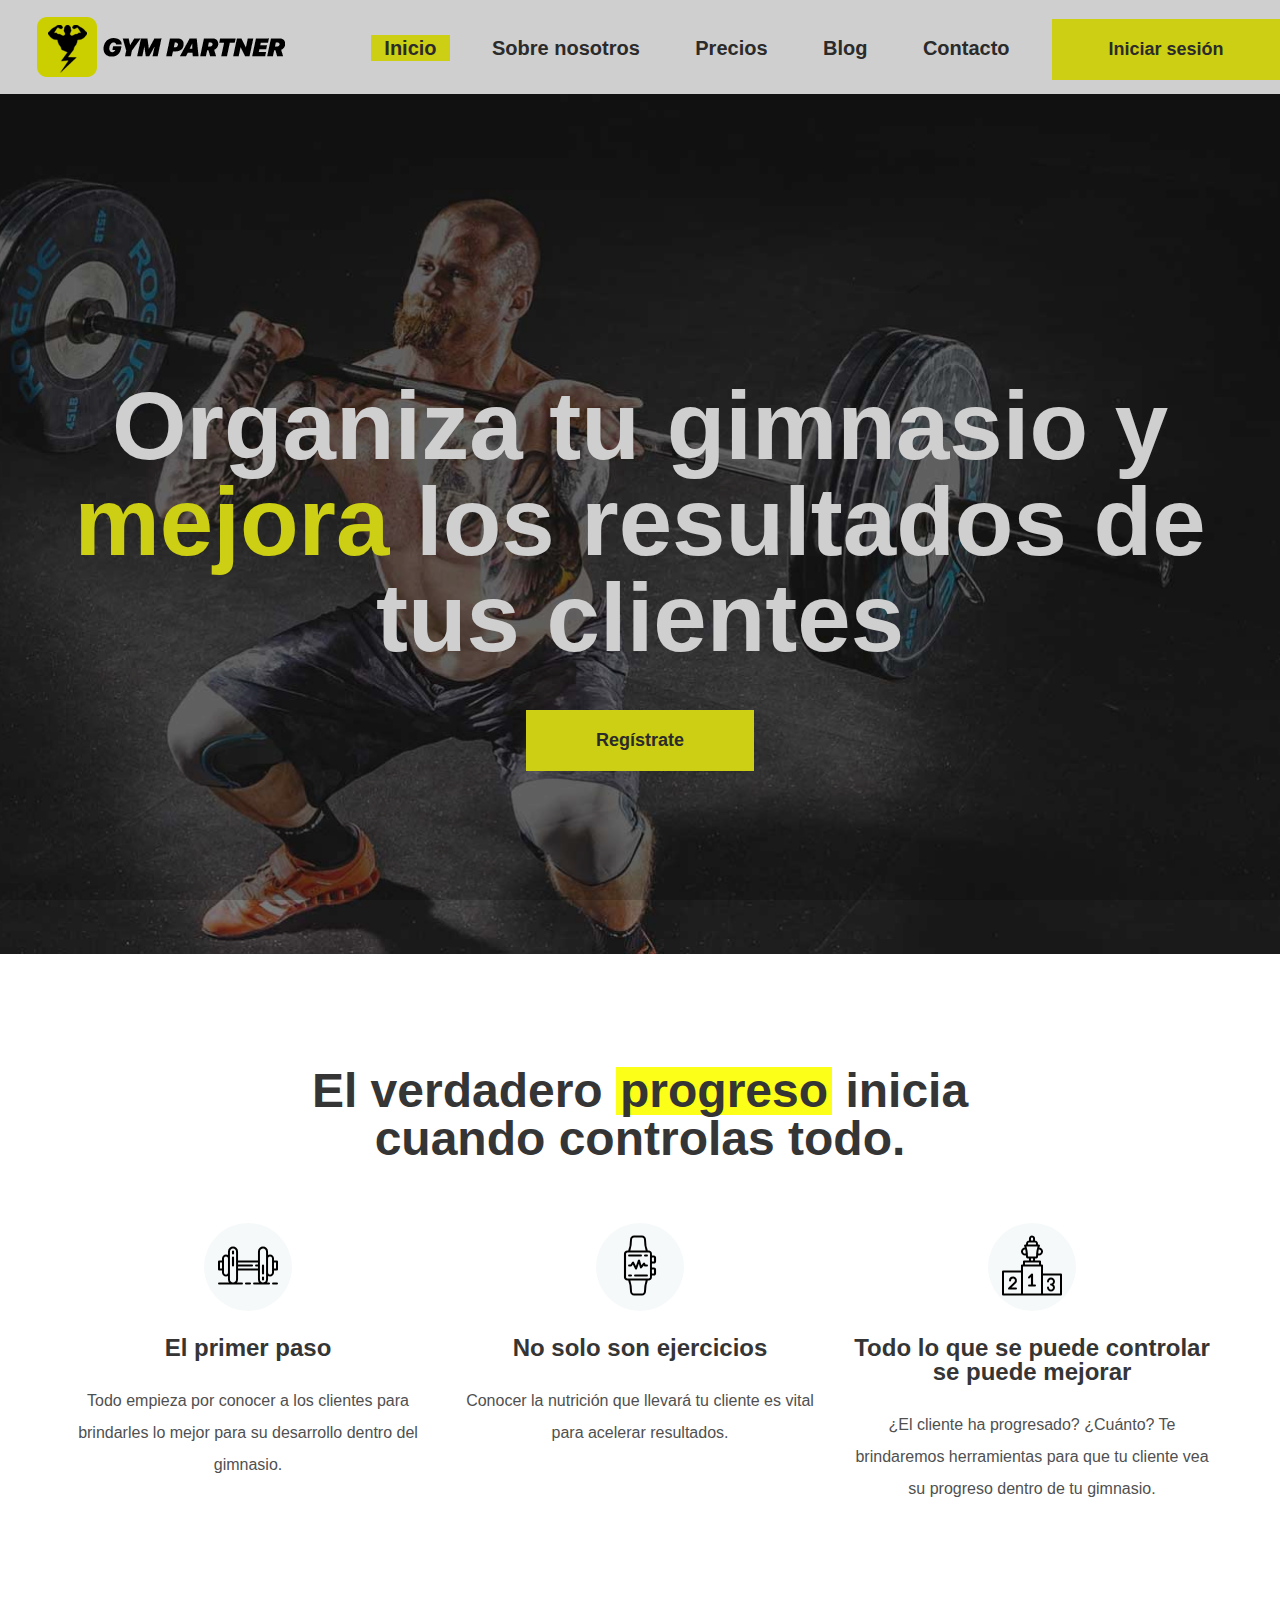
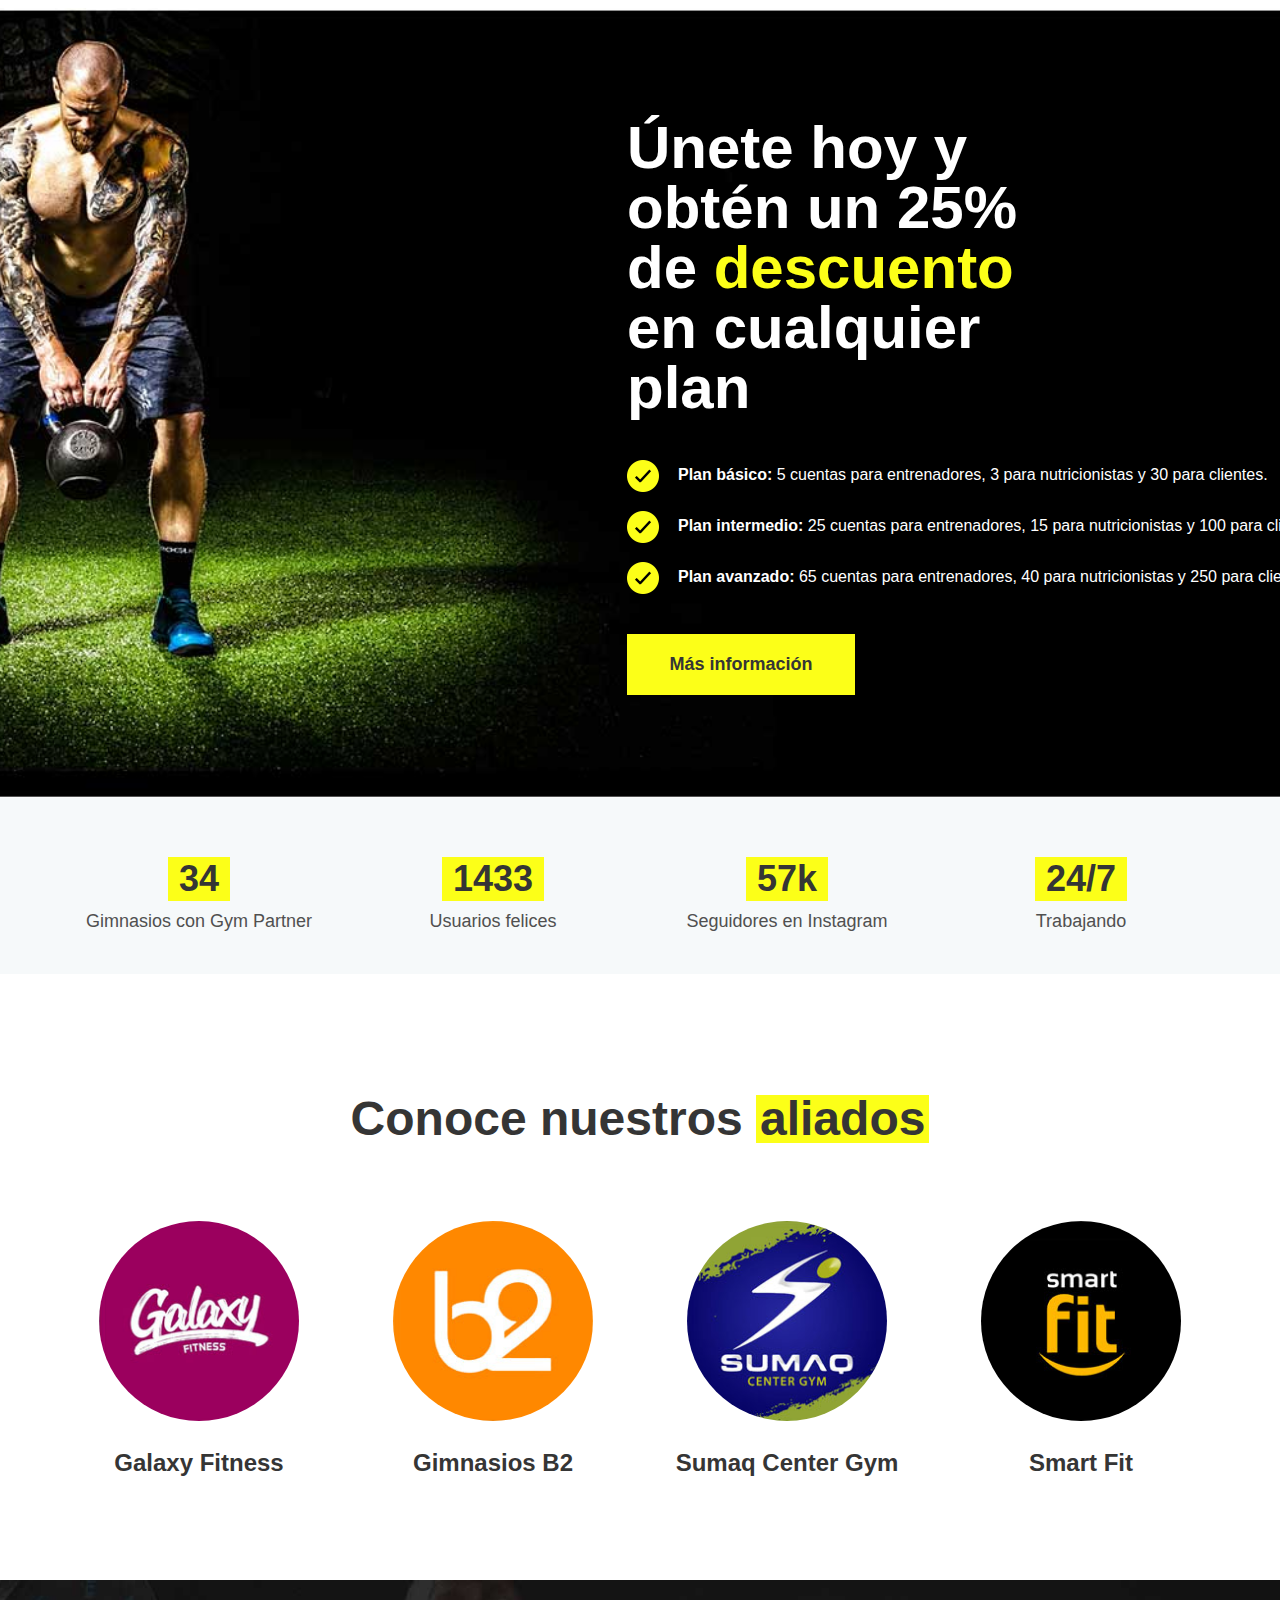
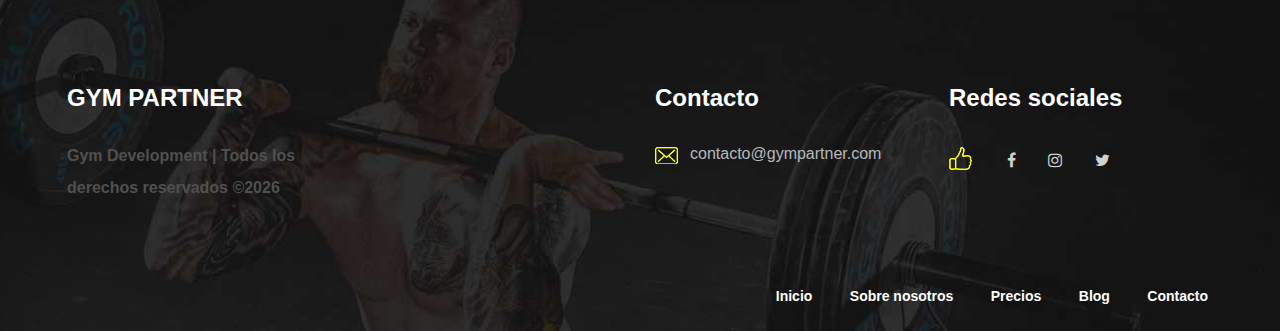
==== commit 70cfad2c: "first commit" ====
--- a/index.html
+++ b/index.html
@@ -166,7 +166,7 @@
 	<section class="trainers-section">
 		<div class="container">
 			<div class="section-title text-center">
-				<h2>Conoce a nuestros <span>clientes</span></h2>
+				<h2>Conoce nuestros <span>aliados</span></h2>
 			</div>
 			<div class="row">
 				<div class="col-lg-3 col-sm-6">
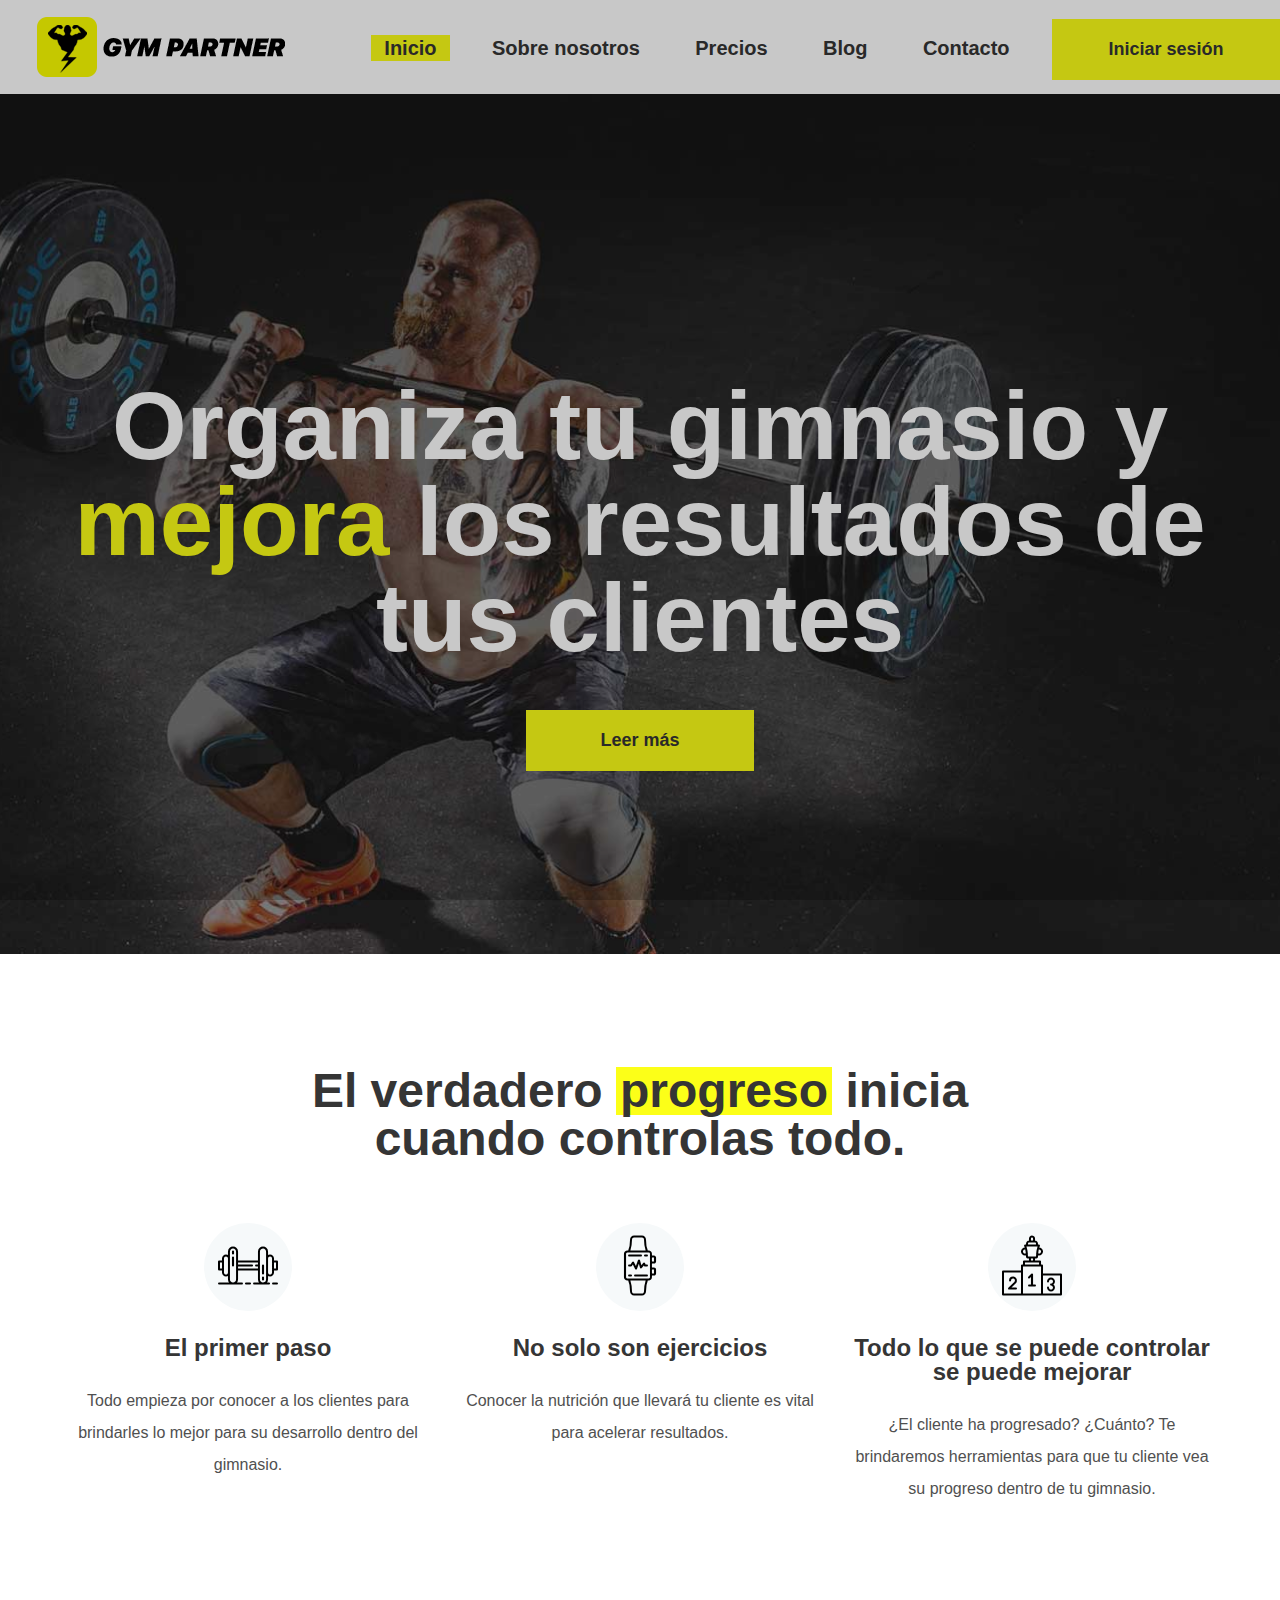
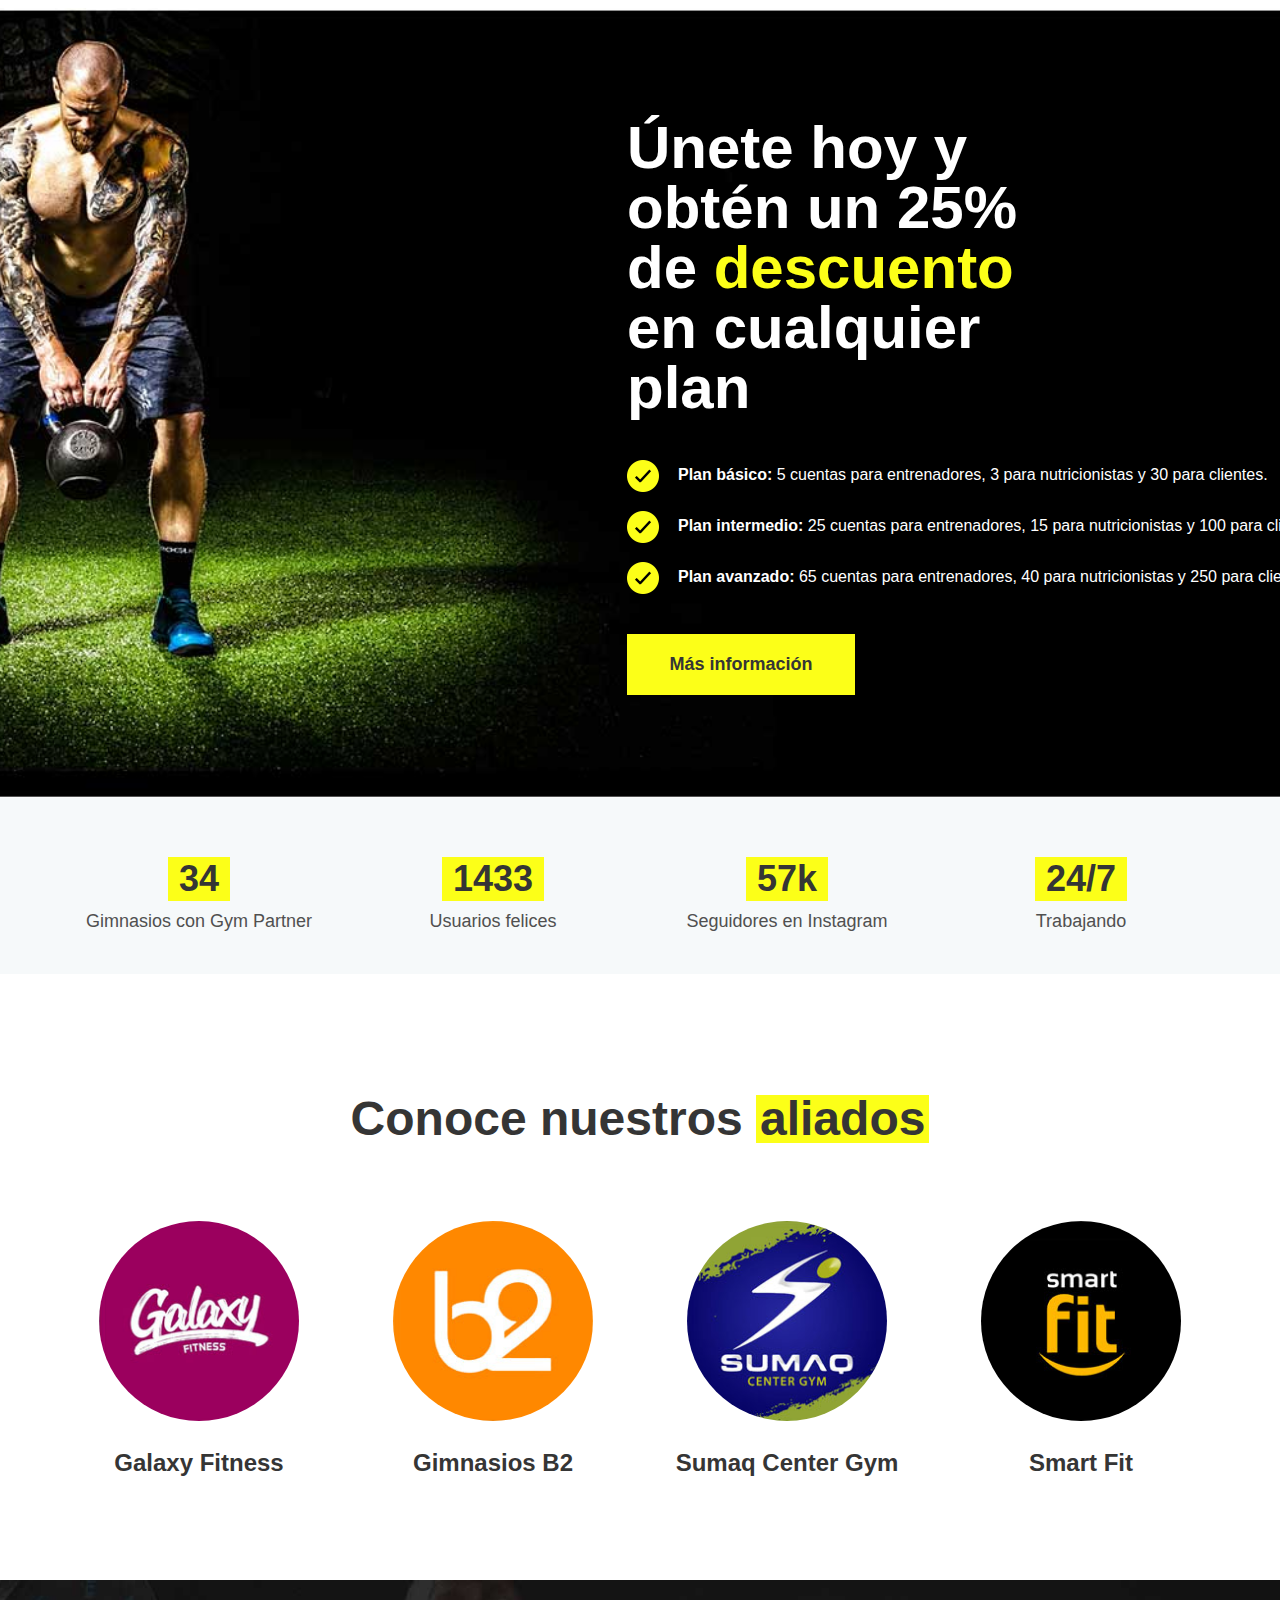
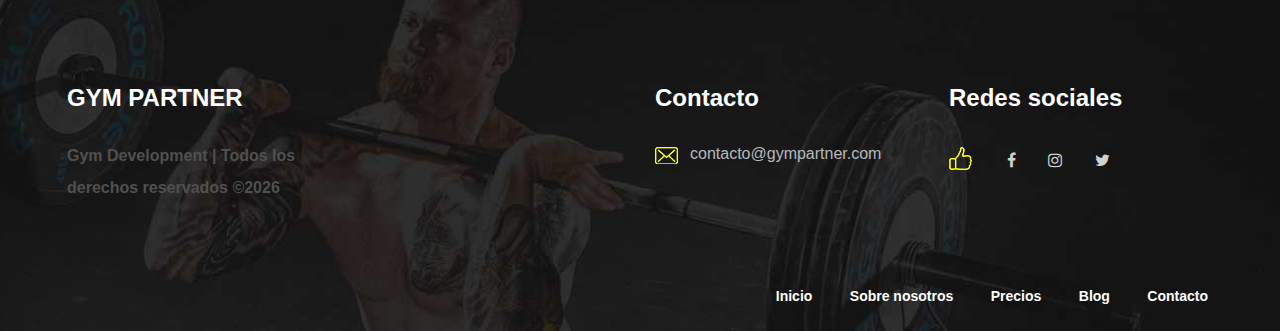
==== commit 93aaafc1: "first commit" ====
--- a/index.html
+++ b/index.html
@@ -1,7 +1,7 @@
 <!DOCTYPE html>
 <html lang="es">
 <head>
-	<title>Gym Partner</title>
+	<title>Gym Partner Landing Page</title>
 	<meta charset="UTF-8">
 	<meta name="description" content="Landing page de la app Gym Partner">
 	<meta name="keywords" content="gym, fitness, html">
@@ -60,7 +60,7 @@
 			<div class="hero-text">
 				<h2>Organiza tu gimnasio y</h2>
 				<h2><span>mejora</span> los resultados de tus clientes</h2>
-				<a href="" class="site-btn">Regístrate</a>
+				<a href="" class="site-btn">Leer más</a>
 			</div>
 		</div>
 	</section>
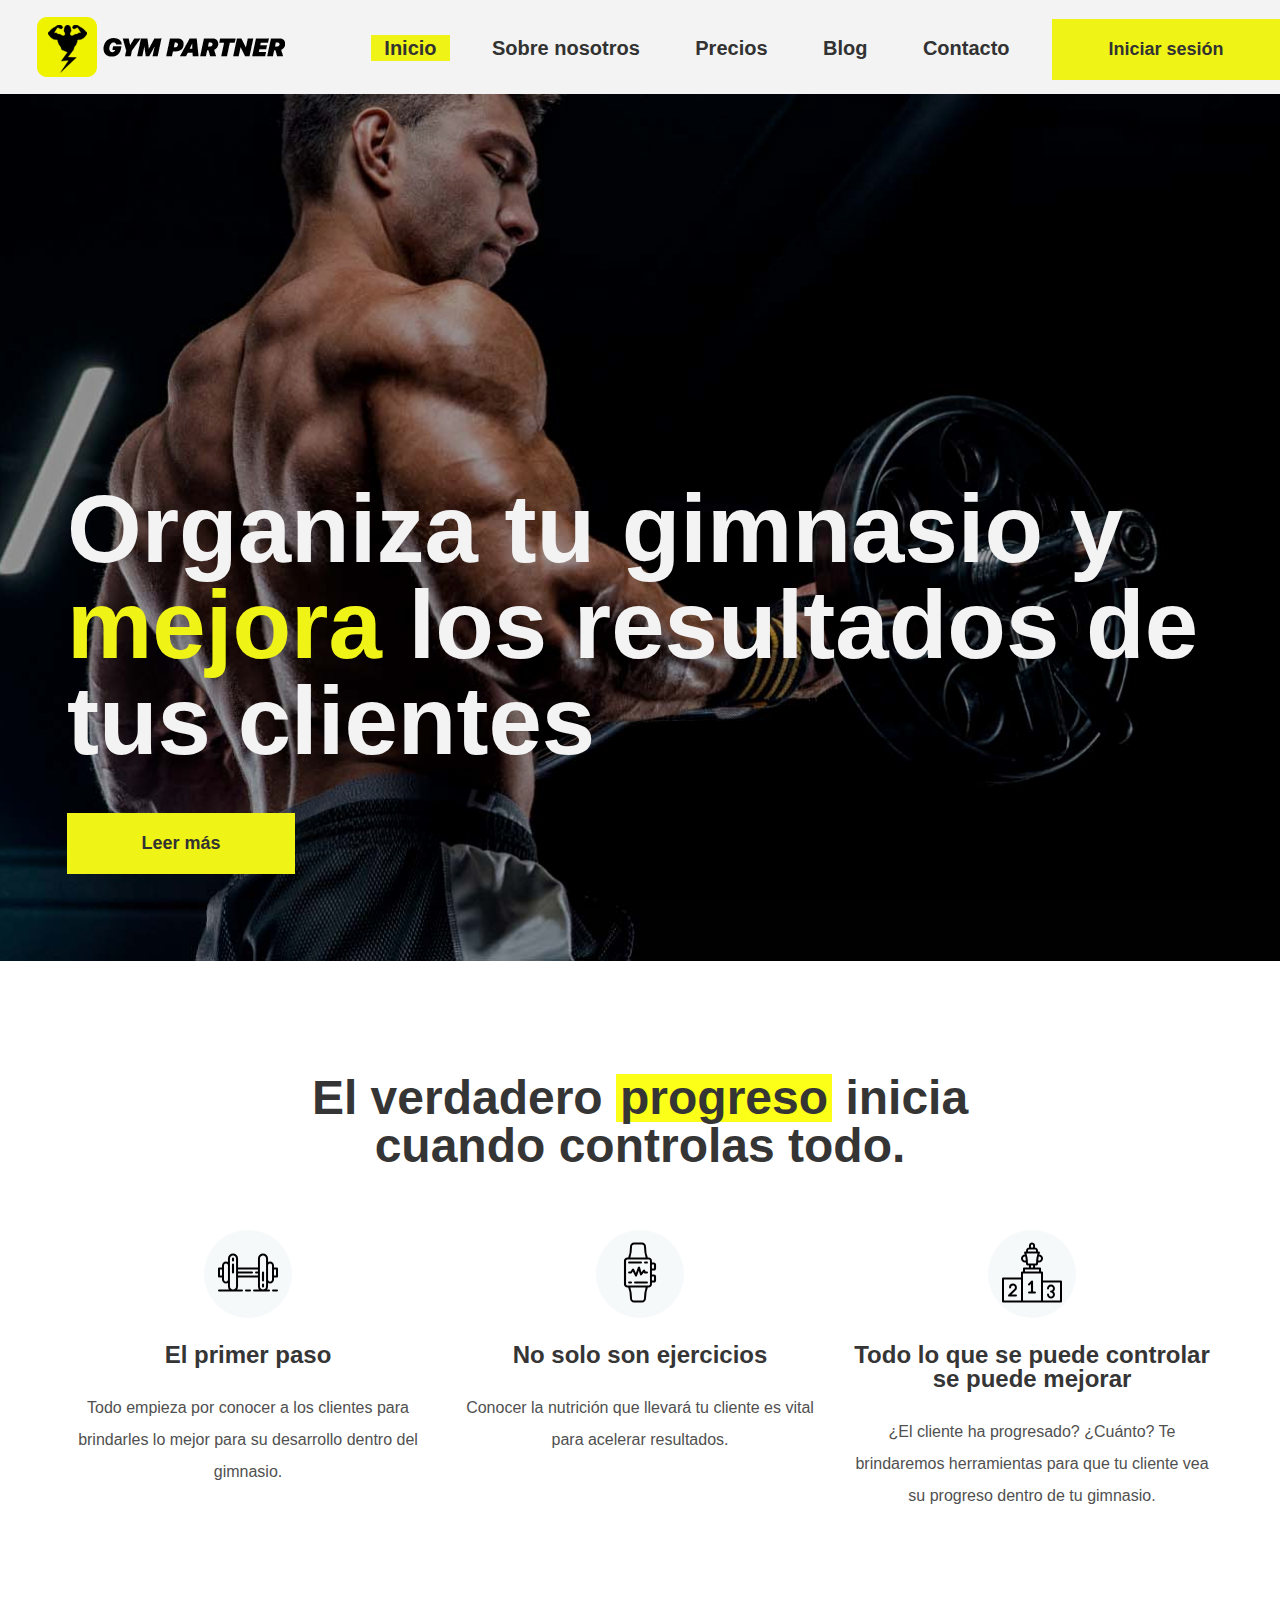
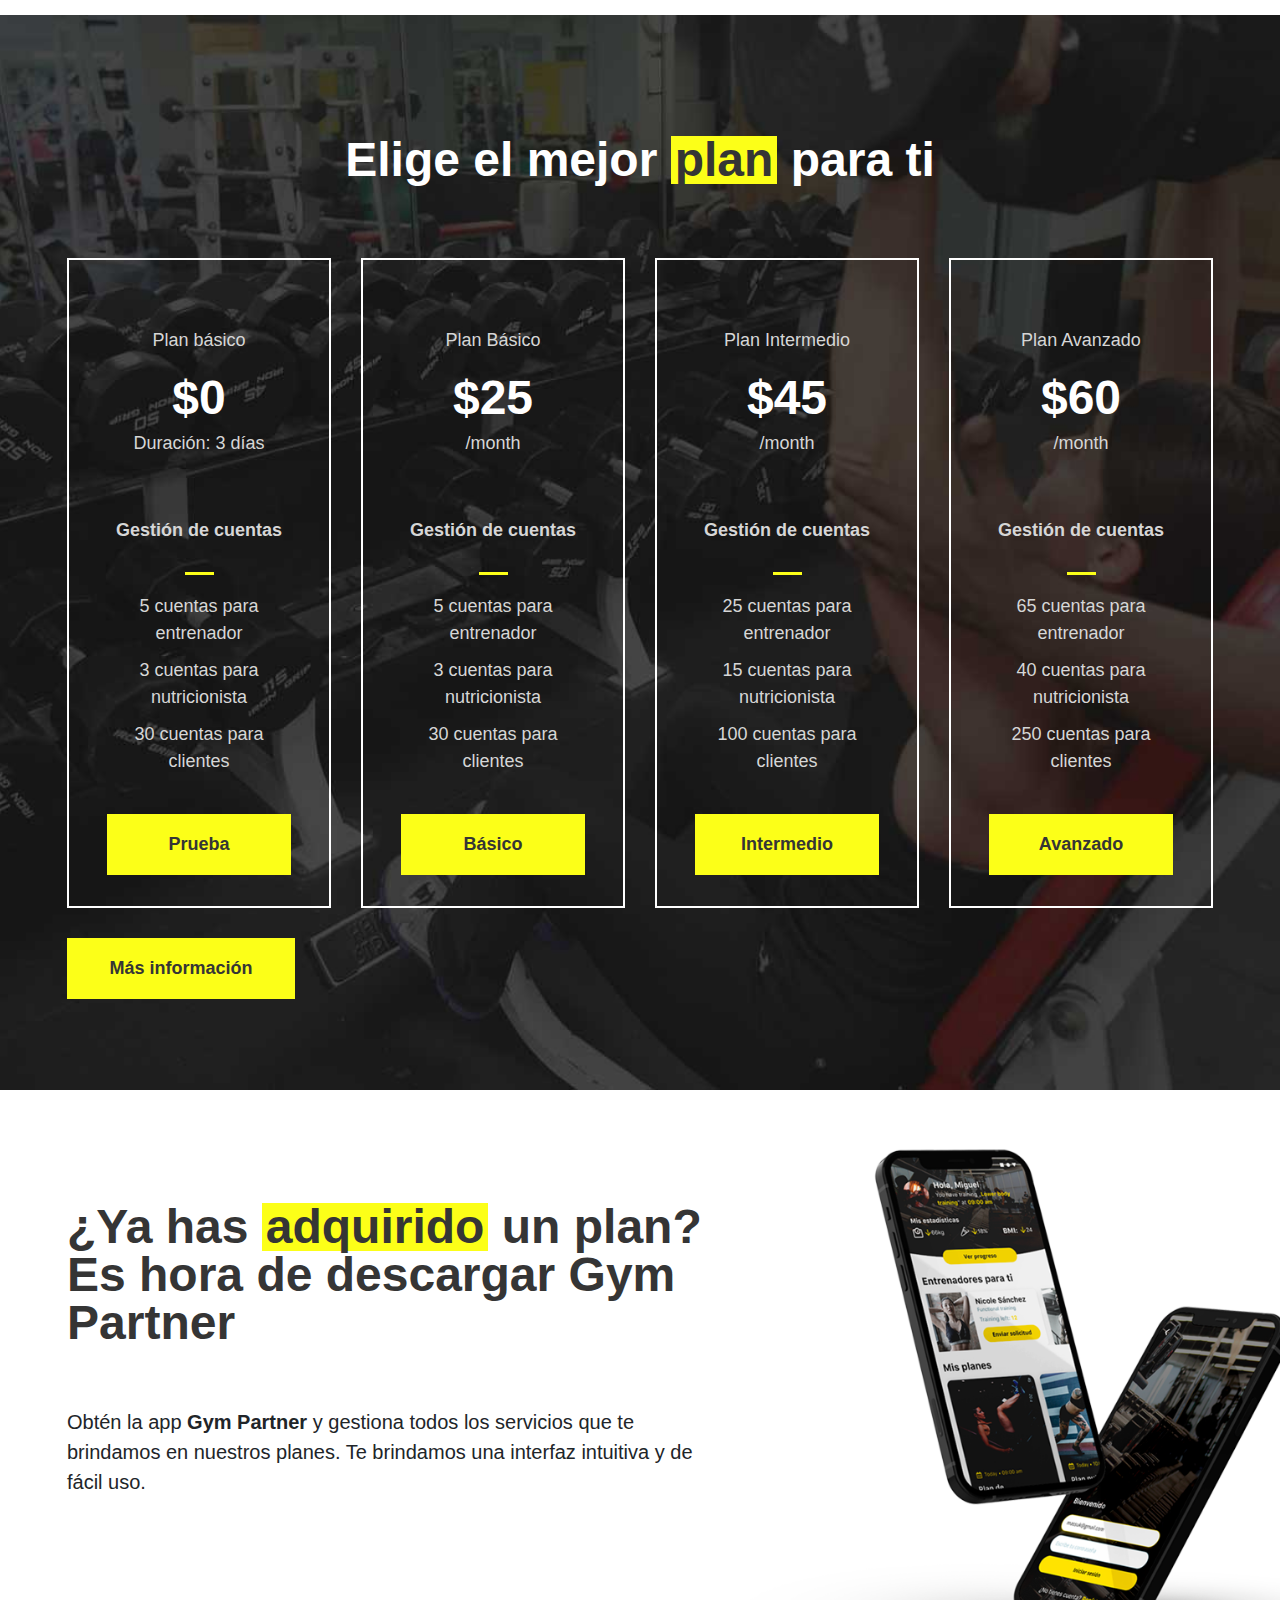
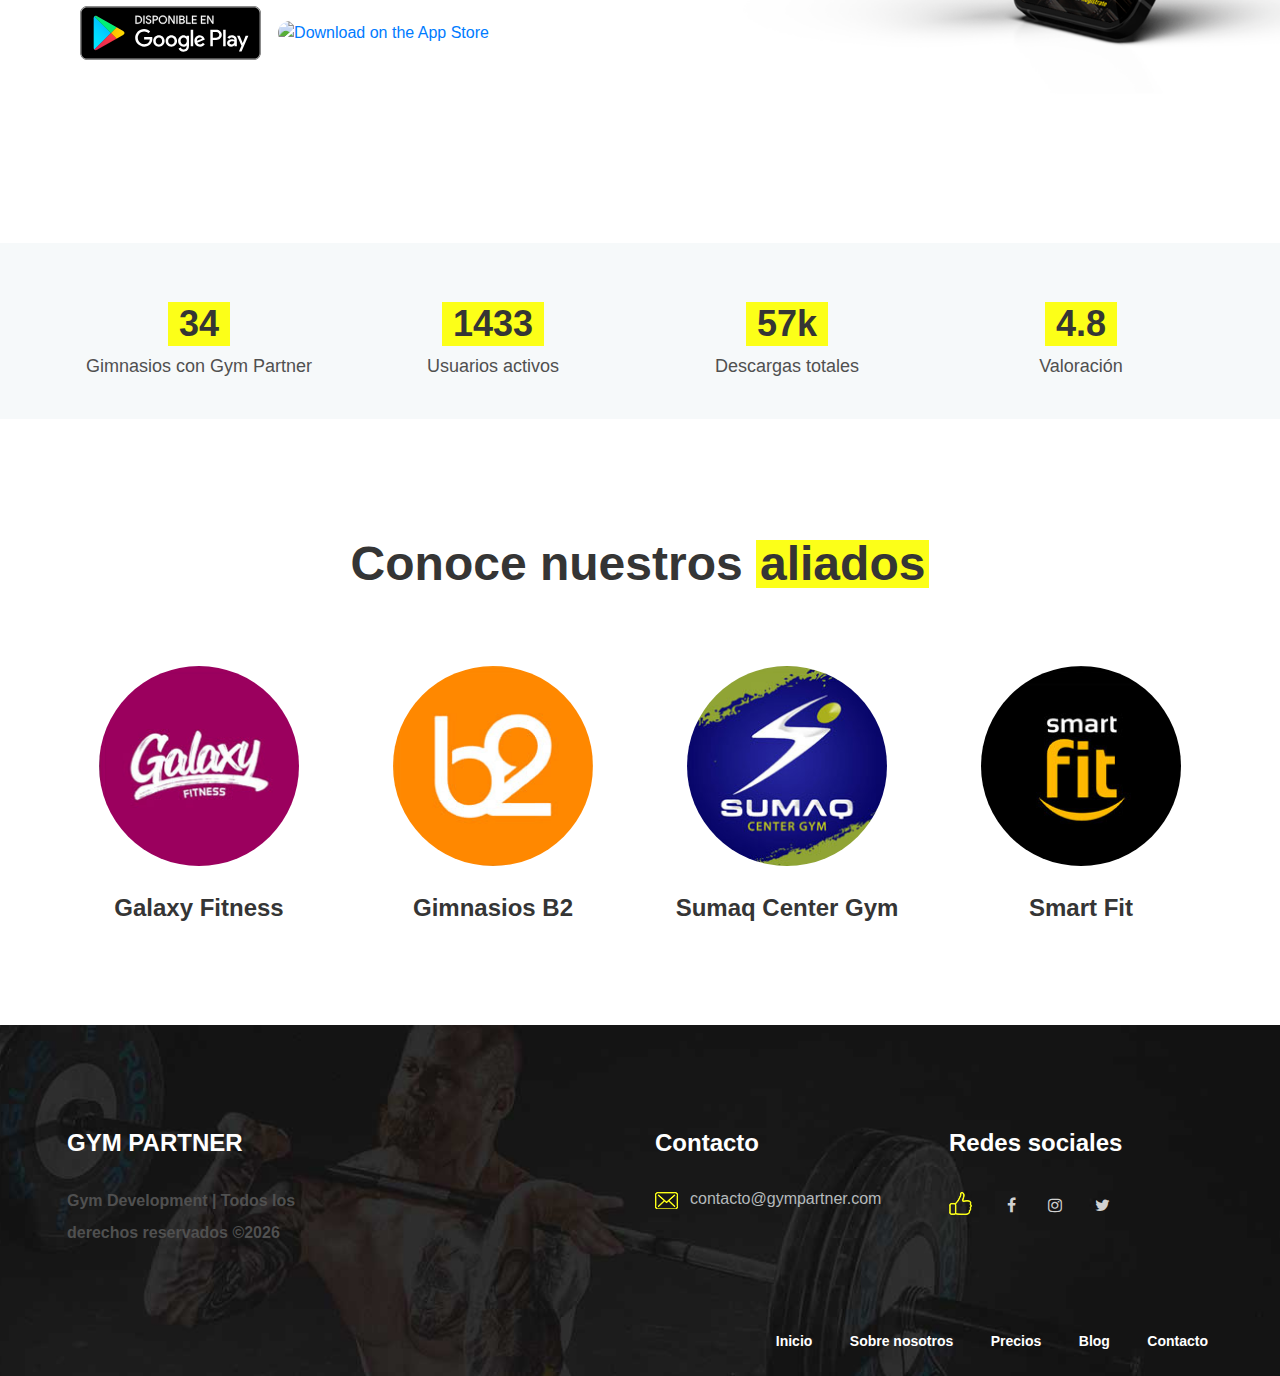
==== commit 84c1556f: "first commit" ====
--- a/index.html
+++ b/index.html
@@ -60,14 +60,14 @@
 			<div class="hero-text">
 				<h2>Organiza tu gimnasio y</h2>
 				<h2><span>mejora</span> los resultados de tus clientes</h2>
-				<a href="" class="site-btn">Leer más</a>
+				<a href="#featuresection" class="site-btn">Leer más</a>
 			</div>
 		</div>
 	</section>
 	<!-- Hero section end -->
 
 	<!-- Feature section -->
-	<section class="feature-section">
+	<section class="feature-section" id="featuresection">
 		<div class="container">
 			<div class="row justify-content-md-center">
 				<div class="col-lg-8">
@@ -109,25 +109,101 @@
 	</section>
 	<!-- Feature section end -->
 
-	<!-- Add section -->
-	<section class="add-section set-bg" data-setbg="img/add-bg.jpg">
-		<div class="container">
-			<div class="row">
-				<div class="col-lg-7 ml-auto">
-					<div class="add-text">
-						<h2>Únete hoy y obtén un 25% de <span>descuento</span> en cualquier plan</h2>
+	<!-- Pricing section -->
+	<section class="pricing-section set-bg" data-setbg="img/pricing-bg.jpg">
+		<div class="container">
+			<div class="section-title text-white text-center">
+				<h2>Elige el mejor <span>plan</span> para ti</h2>
+			</div>
+			<div class="row">
+				<div class="col-lg-3 col-sm-6">
+					<div class="pricing-box">
+						<p>Plan básico</p>
+						<h2>$0</h2>
+						<p>Duración: 3 días</p>
 						<ul>
-							<li><img src="img/check-icon.png" alt=""><b>Plan básico:</b> 5 cuentas para entrenadores, 3 para nutricionistas y 30 para clientes.</li>
-							<li><img src="img/check-icon.png" alt=""><b>Plan intermedio:</b> 25 cuentas para entrenadores, 15 para nutricionistas y 100 para clientes.</li>
-							<li><img src="img/check-icon.png" alt=""><b>Plan avanzado:</b> 65 cuentas para entrenadores, 40 para nutricionistas y 250 para clientes.</li>
+							<li><b>Gestión de cuentas</b></li>
+							<li><span></span></li>
+							<li>5 cuentas para entrenador</li>
+							<li>3 cuentas para nutricionista</li>
+							<li>30 cuentas para clientes</li>
 						</ul>
-						<a href="#titulo" class="site-btn">Más información</a>
-					</div>
-				</div>
-			</div>
-		</div>
-	</section>
-	<!-- Add section end -->
+						<a href="#" class="site-btn">Prueba</a>
+					</div>
+				</div>
+				<div class="col-lg-3 col-sm-6">
+					<div class="pricing-box">
+						<p>Plan Básico</p>
+						<h2>$25</h2>
+						<p>/month</p>
+						<ul>
+							<li><b>Gestión de cuentas</b></li>
+							<li><span></span></li>
+							<li>5 cuentas para entrenador</li>
+							<li>3 cuentas para nutricionista</li>
+							<li>30 cuentas para clientes</li>
+						</ul>
+						<a href="#" class="site-btn">Básico</a>
+					</div>
+				</div>
+				<div class="col-lg-3 col-sm-6">
+					<div class="pricing-box">
+						<p>Plan Intermedio</p>
+						<h2>$45</h2>
+						<p>/month</p>
+						<ul>
+							<li><b>Gestión de cuentas</b></li>
+							<li><span></span></li>
+							<li>25 cuentas para entrenador</li>
+							<li>15 cuentas para nutricionista</li>
+							<li>100 cuentas para clientes</li>
+						</ul>
+						<a href="#" class="site-btn">Intermedio</a>
+					</div>
+				</div>
+				<div class="col-lg-3 col-sm-6">
+					<div class="pricing-box">
+						<p>Plan Avanzado</p>
+						<h2>$60</h2>
+						<p>/month</p>
+						<ul>
+							<li><b>Gestión de cuentas</b></li>
+							<li><span></span></li>
+							<li>65 cuentas para entrenador</li>
+							<li>40 cuentas para nutricionista</li>
+							<li>250 cuentas para clientes</li>
+						</ul>
+						<a href="#" class="site-btn">Avanzado</a>
+					</div>
+				</div>
+			</div>
+			<a href="classes.html" class="site-btn">Más información</a>
+		</div>
+	</section>
+	<!-- Pricing section end  -->
+
+	<!-- Download App Section -->
+	<section class="app-section set-bg" data-setbg="img/mockup-bg.png">
+		<div class="container">
+			<div class="row justify-content-md-left">
+				<div class="col-lg-8">
+					<div class="section-title text-left">
+						<h2>¿Ya has <span>adquirido</span> un plan? <br>Es hora de descargar Gym Partner</h2>
+					</div>
+				</div>
+			</div>
+			<div class="row">
+				<div class="col-md-7">
+						<div class="a">Obtén la app <b>Gym Partner</b> y gestiona todos los servicios que te brindamos en nuestros planes. Te brindamos una interfaz intuitiva y de fácil uso.</div>
+						<br><br><br><br>
+						<a href="#"><img src="img/ps-icon.svg" alt="Disponible en Play Store"></a>
+							
+						<a href="https://apps.apple.com/us/app/workout-gym-workout-planner/id1048454034?itsct=apps_box_badge&amp;itscg=30200"><img src="https://tools.applemediaservices.com/api/badges/download-on-the-app-store/black/en-us?size=250x83&amp;releaseDate=1450396800&h=4ba6f8c6bf15301ab1e2964413c05d0b" alt="Download on the App Store" style="border-radius: 13px; width: 168px; height: 83px;"></a>
+			</div>
+			
+		</div>
+	</section>
+	<!-- Download App Section -->
 
 	<!-- Milestones section -->
 	<section class="milestones-section">
@@ -142,19 +218,19 @@
 				<div class="col-lg-3 col-sm-6">
 					<div class="milestone">
 						<h2>1433</h2>
-						<p>Usuarios felices</p>
+						<p>Usuarios activos</p>
 					</div>
 				</div>
 				<div class="col-lg-3 col-sm-6">
 					<div class="milestone">
 						<h2>57k</h2>
-						<p>Seguidores en Instagram</p>
+						<p>Descargas totales</p>
 					</div>
 				</div>
 				<div class="col-lg-3 col-sm-6">
 					<div class="milestone">
-						<h2>24/7</h2>
-						<p>Trabajando</p>
+						<h2>4.8</h2>
+						<p>Valoración</p>
 					</div>
 				</div>
 			</div>
--- a/css/style.css
+++ b/css/style.css
@@ -12,6 +12,7 @@
 
 html,
 body {
+	scroll-behavior: smooth;
 	height: 100%;
 	font-family: "Roboto", sans-serif;
 	-webkit-font-smoothing: antialiased;
@@ -496,21 +497,21 @@
  ---------------------*/
 
 .hero-section {
-	height: 860px;
+	height: 867px;
 	display: -webkit-box;
 	display: -ms-flexbox;
 	display: flex;
-	-webkit-box-align: center;
-	-ms-flex-align: center;
+	-webkit-box-align: left;
+	-ms-flex-align: left;
 	align-items: center;
-	-webkit-box-pack: center;
-	-ms-flex-pack: center;
-	justify-content: center;
-	text-align: center;
+	-webkit-box-pack: left;
+	-ms-flex-pack: left;
+	justify-content: left;
+	text-align: left;
 }
 
 .hero-text {
-	padding-top: 100px;
+	padding-top: 300px;
 }
 
 .hero-text h2 {
@@ -573,6 +574,19 @@
 .add-text ul li img {
 	margin-right: 19px;
 }
+
+/* ----------------
+Download App Section
+ ---------------------*/
+
+ .app-section {
+	padding-top: 113px;
+	padding-bottom: 170px;
+}
+
+div.a {
+	font-size: 20px;
+  }
 
 /* ----------------
 Milestones section
@@ -917,7 +931,7 @@
 	border: 2px solid #ffffff;
 	text-align: center;
 	padding: 62px 40px 31px;
-	height: 593px;
+	height: 650px;
 	margin-bottom: 30px;
 	-webkit-transition: all 0.4s;
 	transition: all 0.4s;
